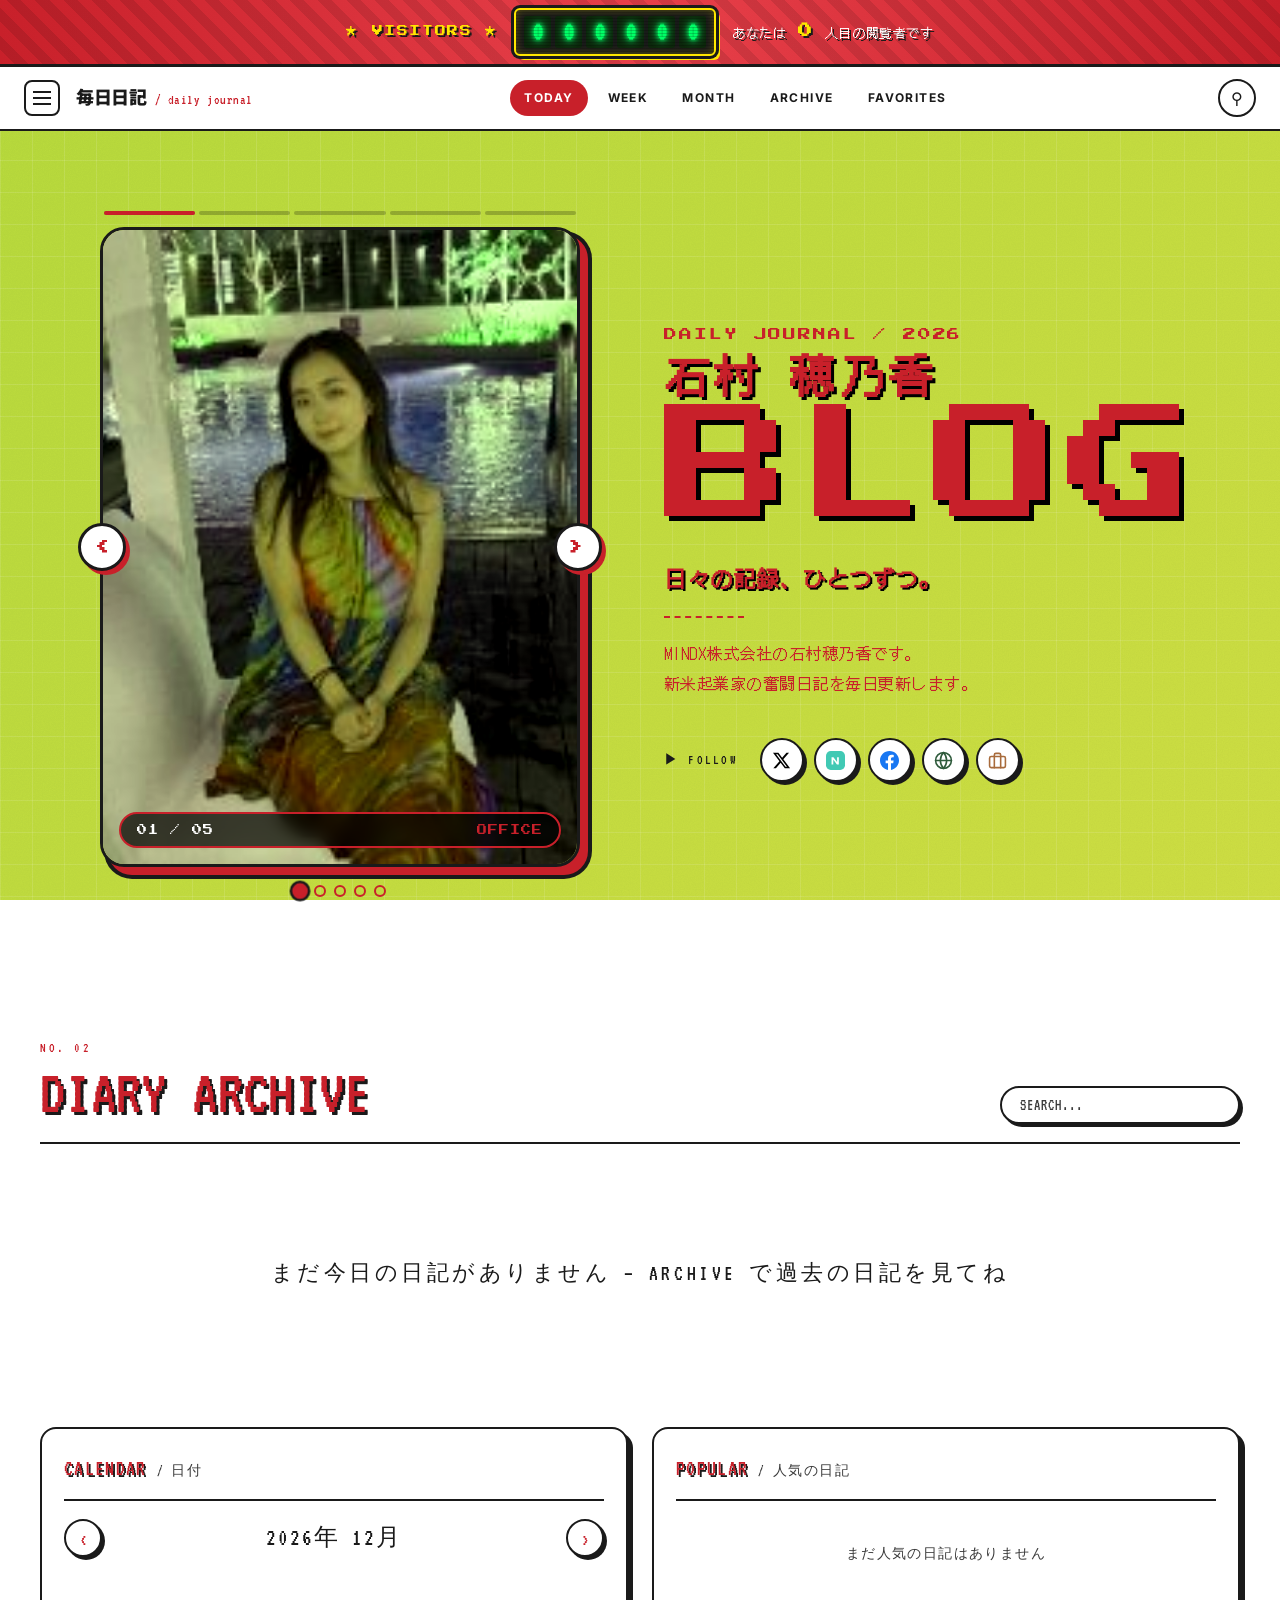
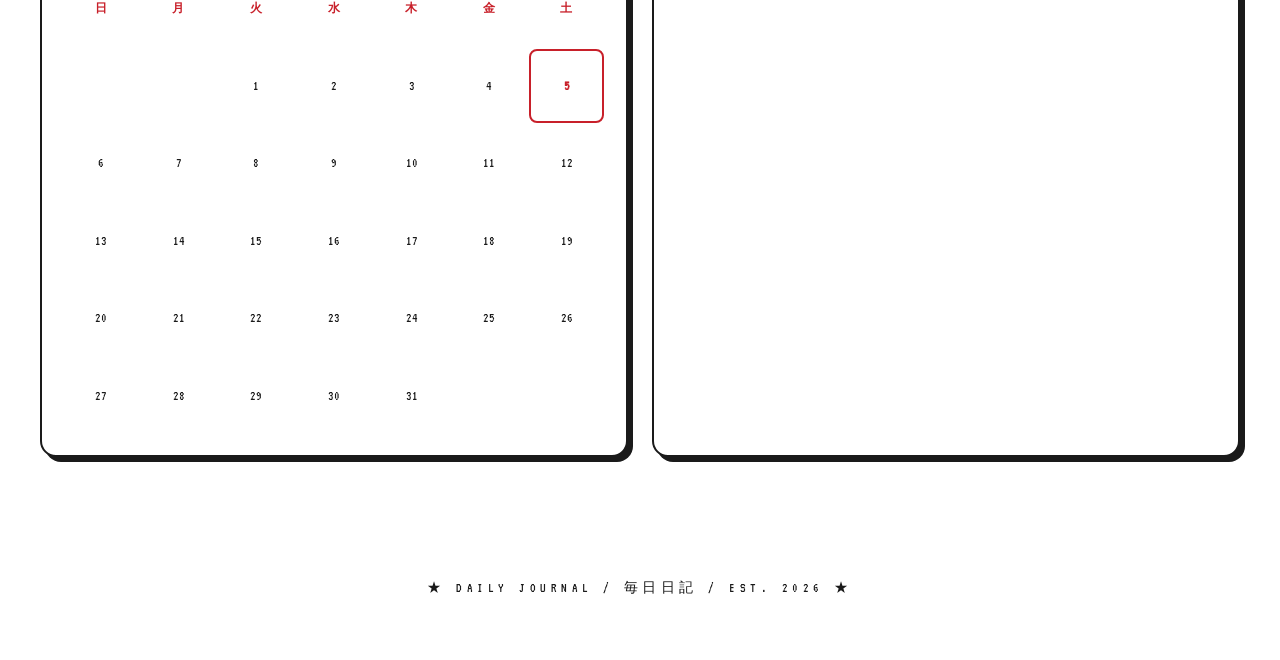
==== index.html @ 35665411 "Add chrome PNG decoration layer in hero section - 4 absolute-positioned image slots (chrome-blob-01," ====
<!DOCTYPE html>
<html lang="ja">
<head>
    <meta charset="UTF-8">
    <meta name="viewport" content="width=device-width, initial-scale=1.0">
    <title>毎日日記</title>
    <link rel="preconnect" href="https://fonts.googleapis.com">
    <link rel="preconnect" href="https://fonts.gstatic.com" crossorigin>
    <link href="https://fonts.googleapis.com/css2?family=DotGothic16&family=Inter:wght@400;500;700;900&family=Noto+Sans+JP:wght@400;500;700;900&family=Press+Start+2P&family=Silkscreen:wght@400;700&family=VT323&display=swap" rel="stylesheet">
    <link rel="stylesheet" href="public.css">
</head>
<body>
    <div class="loader" id="loader">
        <div class="loader-text">LOADING<span class="loader-dots"><span>.</span><span>.</span><span>.</span></span></div>
    </div>

    <div class="star-rain" id="starRain" aria-hidden="true"></div>

    <div class="visitor-counter" aria-live="polite">
        <div class="counter-inner">
            <span class="counter-label-left">★ VISITORS ★</span>
            <div class="counter-display" id="counterDisplay">
                <span class="counter-digit">0</span><span class="counter-digit">0</span><span class="counter-digit">0</span><span class="counter-digit">0</span><span class="counter-digit">0</span><span class="counter-digit">0</span>
            </div>
            <span class="counter-label-right">あなたは <strong id="counterNumber">0</strong> 人目の閲覧者です</span>
        </div>
    </div>


    <header class="topbar">
        <div class="topbar-left">
            <button class="hamburger" aria-label="menu"><span></span><span></span><span></span></button>
            <a class="topbar-logo" href="/">毎日日記<span class="topbar-logo-en">/ daily journal</span></a>
        </div>
        <nav class="topbar-nav">
            <a class="topbar-nav-link is-active" data-filter="today" href="#">TODAY</a>
            <a class="topbar-nav-link" data-filter="week" href="#">WEEK</a>
            <a class="topbar-nav-link" data-filter="month" href="#">MONTH</a>
            <a class="topbar-nav-link" data-filter="archive" href="#">ARCHIVE</a>
            <a class="topbar-nav-link" data-filter="favorites" href="#">FAVORITES</a>
        </nav>
        <button class="topbar-search-btn" aria-label="search">⚲</button>
    </header>

    <header class="site-header">
        <div class="decoration-layer" aria-hidden="true">
            <div class="deco-item deco-blob-1 anim-float">
                <img src="images/decorations/chrome-blob-01.png" alt="" class="deco-image" onerror="this.parentElement.style.display='none'">
            </div>
            <div class="deco-item deco-heart-img anim-float-slow" style="animation-delay: 0.5s">
                <img src="images/decorations/chrome-heart.png" alt="" class="deco-image" onerror="this.parentElement.style.display='none'">
            </div>
            <div class="deco-item deco-star-img anim-rotate" style="animation-delay: 1s">
                <img src="images/decorations/chrome-star.png" alt="" class="deco-image" onerror="this.parentElement.style.display='none'">
            </div>
            <div class="deco-item deco-blob-2 anim-wiggle" style="animation-delay: 1.5s">
                <img src="images/decorations/chrome-blob-02.png" alt="" class="deco-image" onerror="this.parentElement.style.display='none'">
            </div>
        </div>
        <div class="hero">
            <div class="profile-swiper" id="profileSwiper">
                <div class="indicator-bar" id="indicatorBar"></div>
                <div class="card-container">
                    <button class="nav-button nav-prev" id="swiperPrev" aria-label="前の画像">‹</button>
                    <button class="nav-button nav-next" id="swiperNext" aria-label="次の画像">›</button>
                    <div class="profile-card" id="profileCard">
                        <img id="heroPhoto" class="profile-image" alt="プロフィール写真" draggable="false">
                        <div class="like-stamp stamp-like" id="stampLike">NEXT →</div>
                        <div class="like-stamp stamp-nope" id="stampNope">← BACK</div>
                        <div class="card-caption">
                            <span class="caption-number" id="captionNumber">01 / 05</span>
                            <span class="caption-text" id="captionText">PROFILE</span>
                        </div>
                        <div class="swipe-hint" id="swipeHint">← SWIPE →</div>
                    </div>
                </div>
                <div class="dots" id="swiperDots"></div>
            </div>
            <div class="hero-content">
                <div class="hero-title-block">
                    <p class="hero-eyebrow">DAILY JOURNAL / 2026</p>
                    <h2 id="heroName" class="hero-name-jp">石村 穂乃香</h2>
                    <h1 class="hero-title-main">BLOG</h1>
                </div>
                <div class="hero-description-block">
                    <p class="hero-tagline">日々の記録、ひとつずつ。</p>
                    <div class="hero-divider"></div>
                    <p id="heroIntro" class="hero-bio"></p>
                </div>
                <div id="heroSocials" class="hero-socials"></div>
            </div>
        </div>
    </header>

    <div class="content-wrap">
        <main class="feed-wrap">
            <div class="feed-toolbar">
                <div class="feed-title-block">
                    <span class="feed-title-num">NO. 02</span>
                    <h2 class="feed-title">DIARY ARCHIVE</h2>
                </div>
                <input type="search" id="searchInput" class="feed-search" placeholder="SEARCH...">
            </div>
            <div id="feed" class="feed"></div>
            <div id="emptyState" class="feed-empty" hidden>NO ENTRIES YET</div>
        </main>

        <aside class="widgets-row">
            <section class="side-block">
                <h3 class="side-title">CALENDAR<span class="side-title-en">/ 日付</span></h3>
                <div class="calendar">
                    <div class="calendar-head">
                        <button id="prevMonth" class="cal-nav" aria-label="前の月">‹</button>
                        <div id="calLabel" class="cal-label"></div>
                        <button id="nextMonth" class="cal-nav" aria-label="次の月">›</button>
                    </div>
                    <div class="calendar-grid" id="calGrid"></div>
                </div>
            </section>

            <section class="side-block">
                <h3 class="side-title">POPULAR<span class="side-title-en">/ 人気の日記</span></h3>
                <ul id="popularList" class="popular-list"></ul>
            </section>
        </aside>
    </div>

    <footer class="site-footer">
        <span class="footer-text">★ DAILY JOURNAL / 毎日日記 / EST. 2026 ★</span>
    </footer>

    <div id="readerModal" class="reader-modal" hidden>
        <div class="reader-overlay"></div>
        <article class="reader-card">
            <button class="reader-close" id="readerClose" aria-label="閉じる">×</button>
            <div class="reader-date" id="readerDate"></div>
            <h2 class="reader-title" id="readerTitle" hidden></h2>
            <div class="reader-images" id="readerImages" hidden></div>
            <div class="reader-body" id="readerBody"></div>
            <div class="reader-tags" id="readerTags"></div>
            <div class="reader-actions">
                <button id="readerLike" class="reader-like" aria-pressed="false">
                    <span class="heart">♡</span>
                    <span id="readerLikeCount">0</span>
                </button>
            </div>
        </article>
    </div>

    <script src="public.js"></script>
</body>
</html>
---- public.css ----
/* ============================================================
   Y2K Cyber Editorial — Daily Journal
   Lime green base + red pixel typography + 3D iridescent decor
   ============================================================ */

* { margin: 0; padding: 0; box-sizing: border-box; }

:root {
    --bg-green: #b8dc3c;
    --bg-yellow: #e8e54a;
    --bg-mist: #cee85a;
    --accent-red: #c8202a;
    --accent-red-deep: #8a1219;
    --white: #ffffff;
    --cream: #fdfbe8;
    --marble-purple: #9b7bb8;
    --marble-pink: #ff9ec7;
    --marble-cyan: #88d9e8;
    --text-dark: #1a1a1a;
    --text-soft: #3a3a3a;
    --line: rgba(26, 26, 26, 0.18);
    --shadow-card: 0 4px 0 rgba(26, 26, 26, 0.18);
}

@keyframes float-y {
    0%, 100% { transform: translateY(0) rotate(var(--rot, 0deg)); }
    50%      { transform: translateY(-14px) rotate(calc(var(--rot, 0deg) + 4deg)); }
}
@keyframes float-y-soft {
    0%, 100% { transform: translateY(0) rotate(var(--rot, 0deg)); }
    50%      { transform: translateY(-8px) rotate(calc(var(--rot, 0deg) - 3deg)); }
}
@keyframes dot-blink {
    0%, 80%, 100% { opacity: 0; }
    40%           { opacity: 1; }
}
@keyframes fade-up {
    0%   { opacity: 0; transform: translateY(16px); }
    100% { opacity: 1; transform: translateY(0); }
}
@keyframes shift-bg {
    0%, 100% { background-position: 0% 50%; }
    50%      { background-position: 100% 50%; }
}
@keyframes particle-fly {
    0%   { transform: translate(0, 0) scale(1); opacity: 1; }
    100% { transform: translate(var(--dx), var(--dy)) scale(0.2); opacity: 0; }
}

html, body { height: 100%; }

body {
    font-family: 'Noto Sans JP', 'Inter', sans-serif;
    color: var(--text-dark);
    line-height: 1.6;
    min-height: 100vh;
    font-weight: 400;
    -webkit-font-smoothing: antialiased;
    -moz-osx-font-smoothing: grayscale;
    background:
        linear-gradient(135deg, var(--bg-green) 0%, var(--bg-yellow) 100%);
    background-size: 200% 200%;
    animation: shift-bg 30s ease infinite;
    background-attachment: fixed;
    overflow-x: hidden;
    position: relative;
}

/* fine grid overlay + grain */
body::before {
    content: "";
    position: fixed;
    inset: 0;
    pointer-events: none;
    z-index: 1;
    background-image:
        linear-gradient(to right, rgba(255,255,255,0.12) 1px, transparent 1px),
        linear-gradient(to bottom, rgba(255,255,255,0.12) 1px, transparent 1px);
    background-size: 32px 32px;
}
body::after {
    content: "";
    position: fixed;
    inset: 0;
    pointer-events: none;
    z-index: 2;
    background-image: url("data:image/svg+xml;utf8,<svg xmlns='http://www.w3.org/2000/svg' width='160' height='160'><filter id='n'><feTurbulence type='fractalNoise' baseFrequency='0.85' numOctaves='2'/><feColorMatrix values='0 0 0 0 0  0 0 0 0 0  0 0 0 0 0  0 0 0 0.5 0'/></filter><rect width='160' height='160' filter='url(%23n)' opacity='0.18'/></svg>");
    opacity: 0.4;
    mix-blend-mode: multiply;
}

/* ============================================================
   Loader
   ============================================================ */
.loader {
    position: fixed;
    inset: 0;
    background: var(--bg-green);
    z-index: 9999;
    display: flex;
    align-items: center;
    justify-content: center;
    transition: opacity 0.6s ease, visibility 0.6s ease;
}
.loader.loaded {
    opacity: 0;
    visibility: hidden;
    pointer-events: none;
}
.loader-text {
    font-family: 'VT323', 'Silkscreen', monospace;
    font-size: clamp(28px, 6vw, 48px);
    font-weight: 400;
    color: var(--accent-red);
    letter-spacing: 0.18em;
    text-transform: uppercase;
    display: flex;
    align-items: center;
    text-shadow: 3px 3px 0 var(--text-dark);
}
.loader-dots {
    display: inline-flex;
    margin-left: 0.4em;
    gap: 0.05em;
    width: 1.6em;
}
.loader-dots span {
    display: inline-block;
    opacity: 0;
    animation: dot-blink 1.2s infinite;
}
.loader-dots span:nth-child(2) { animation-delay: 0.2s; }
.loader-dots span:nth-child(3) { animation-delay: 0.4s; }

/* ============================================================
   3D Decorative Objects
   ============================================================ */
.deco {
    position: fixed;
    pointer-events: none;
    z-index: 3;
    user-select: none;
}
.deco-heart {
    top: 14%;
    right: 4%;
    font-size: 110px;
    line-height: 1;
    background: conic-gradient(from 120deg,
        var(--marble-purple), var(--bg-green),
        var(--marble-pink), var(--marble-purple),
        var(--marble-cyan), var(--marble-purple));
    -webkit-background-clip: text;
    background-clip: text;
    color: transparent;
    filter:
        drop-shadow(4px 4px 0 var(--text-dark))
        drop-shadow(0 8px 16px rgba(155, 123, 184, 0.6));
    --rot: -12deg;
    animation: float-y 5s ease-in-out infinite;
}
.deco-bubble {
    bottom: 8%;
    left: 3%;
    width: 130px;
    height: 130px;
    border-radius: 50%;
    background:
        radial-gradient(circle at 30% 30%, white 0%, transparent 40%),
        radial-gradient(circle at 70% 65%, var(--marble-cyan) 0%, transparent 50%),
        radial-gradient(circle at 50% 50%, rgba(255,255,255,0.4), rgba(155,123,184,0.3) 60%, transparent 100%);
    border: 2px solid white;
    filter: drop-shadow(0 10px 20px rgba(0,0,0,0.18));
    --rot: 8deg;
    animation: float-y-soft 6s ease-in-out infinite;
}
/* SVG Y2K stamps */
.stamp {
    position: fixed;
    pointer-events: none;
    z-index: 3;
    user-select: none;
    filter: drop-shadow(3px 4px 0 rgba(0, 0, 0, 0.4));
}
.stamp-chrome-star {
    top: 18%;
    right: 3%;
    width: 78px;
    height: 78px;
    --rot: -10deg;
    animation: float-y 5s ease-in-out infinite;
}
.stamp-cyber-flower {
    bottom: 14%;
    left: 6%;
    width: 88px;
    height: 88px;
    --rot: 8deg;
    animation: float-y-soft 6s ease-in-out infinite;
}
.stamp-checker-heart {
    top: 44%;
    right: 13%;
    width: 70px;
    height: 64px;
    --rot: 14deg;
    animation: float-y 4.5s ease-in-out infinite;
}
.stamp-sparkle {
    top: 30%;
    left: 5%;
    width: 58px;
    height: 58px;
    --rot: -15deg;
    animation: float-y-soft 5.5s ease-in-out infinite;
}

@media (max-width: 900px) {
    .deco-heart { font-size: 70px; right: 3%; }
    .deco-bubble { width: 80px; height: 80px; }
    .stamp-chrome-star { width: 56px; height: 56px; top: 12%; }
    .stamp-cyber-flower { width: 64px; height: 64px; bottom: 8%; }
    .stamp-checker-heart { width: 50px; height: 46px; right: 4%; top: 30%; }
    .stamp-sparkle { width: 42px; height: 42px; }
}

/* ============================================================
   Topbar
   ============================================================ */
.topbar {
    position: sticky;
    top: 0;
    z-index: 80;
    background: var(--white);
    border-bottom: 2px solid var(--text-dark);
    padding: 0 24px;
    height: 64px;
    display: grid;
    grid-template-columns: auto 1fr auto;
    align-items: center;
    gap: 24px;
}
.topbar-left {
    display: flex;
    align-items: center;
    gap: 16px;
}
.hamburger {
    width: 36px;
    height: 36px;
    background: transparent;
    border: 2px solid var(--text-dark);
    border-radius: 8px;
    cursor: pointer;
    display: flex;
    flex-direction: column;
    justify-content: center;
    align-items: center;
    gap: 4px;
    padding: 0;
    transition: all 0.2s;
}
.hamburger span {
    display: block;
    width: 18px;
    height: 2px;
    background: var(--text-dark);
}
.hamburger:hover {
    background: var(--bg-green);
}
.topbar-logo {
    font-family: 'Inter', 'Noto Sans JP', sans-serif;
    font-size: 18px;
    font-weight: 900;
    color: var(--text-dark);
    text-decoration: none;
    letter-spacing: -0.02em;
    display: flex;
    align-items: baseline;
    gap: 8px;
}
.topbar-logo-en {
    font-family: 'VT323', monospace;
    font-size: 14px;
    font-weight: 400;
    color: var(--accent-red);
    letter-spacing: 0.04em;
}
.topbar-nav {
    display: flex;
    justify-content: center;
    gap: 6px;
    flex-wrap: wrap;
}
.topbar-nav-link {
    font-family: 'Inter', sans-serif;
    font-size: 12px;
    font-weight: 700;
    letter-spacing: 0.12em;
    color: var(--text-dark);
    text-decoration: none;
    padding: 6px 12px;
    border-radius: 999px;
    cursor: pointer;
    transition: all 0.2s;
    border: 2px solid transparent;
}
.topbar-nav-link:hover {
    background: var(--bg-green);
    border-color: var(--text-dark);
}
.topbar-nav-link.is-active {
    background: var(--accent-red);
    color: var(--white);
}
.topbar-search-btn {
    width: 38px;
    height: 38px;
    background: transparent;
    border: 2px solid var(--text-dark);
    border-radius: 50%;
    cursor: pointer;
    font-size: 16px;
    color: var(--text-dark);
    transition: all 0.2s;
}
.topbar-search-btn:hover {
    background: var(--accent-red);
    color: var(--white);
    border-color: var(--accent-red);
}

/* ============================================================
   Hero
   ============================================================ */
.site-header {
    position: relative;
    z-index: 5;
    padding: 80px 5vw;
    min-height: 70vh;
    animation: fade-up 0.7s ease 0.2s both;
    overflow: hidden;
}

/* ===== Decoration Layer (chrome PNG objects) ===== */
.decoration-layer {
    position: absolute;
    inset: 0;
    pointer-events: none;
    overflow: hidden;
    z-index: 1;
}
.deco-item {
    position: absolute;
    will-change: transform;
}
.deco-image {
    width: 100%;
    height: auto;
    display: block;
    filter: drop-shadow(8px 12px 16px rgba(0, 0, 0, 0.25));
}
.deco-blob-1 {
    bottom: -80px;
    left: -60px;
    width: clamp(280px, 32vw, 480px);
}
.deco-heart-img {
    top: 60px;
    right: 40px;
    width: clamp(140px, 18vw, 260px);
}
.deco-star-img {
    top: 45%;
    right: 6%;
    width: clamp(100px, 12vw, 180px);
}
.deco-blob-2 {
    bottom: 8%;
    right: -40px;
    width: clamp(140px, 16vw, 220px);
}

@keyframes deco-float {
    0%, 100% { transform: translateY(0) rotate(0deg); }
    50%      { transform: translateY(-20px) rotate(2deg); }
}
@keyframes deco-float-slow {
    0%, 100% { transform: translateY(0) rotate(0deg); }
    50%      { transform: translateY(-30px) rotate(-3deg); }
}
@keyframes deco-rotate {
    0%, 100% { transform: rotate(0deg) scale(1); }
    50%      { transform: rotate(15deg) scale(1.05); }
}
@keyframes deco-wiggle {
    0%, 100% { transform: rotate(-3deg) translateY(0); }
    50%      { transform: rotate(3deg) translateY(-10px); }
}
.anim-float       { animation: deco-float 5s ease-in-out infinite; }
.anim-float-slow  { animation: deco-float-slow 7s ease-in-out infinite; }
.anim-rotate      { animation: deco-rotate 8s ease-in-out infinite; }
.anim-wiggle      { animation: deco-wiggle 4s ease-in-out infinite; }

@media (max-width: 768px) {
    .deco-star-img, .deco-blob-2 { display: none; }
    .deco-blob-1 { width: 200px; bottom: -40px; left: -40px; }
    .deco-heart-img { width: 100px; top: 40px; right: 20px; }
}
@media (prefers-reduced-motion: reduce) {
    .anim-float, .anim-float-slow, .anim-rotate, .anim-wiggle { animation: none; }
}

/* hero content sits above decoration */
.hero { position: relative; z-index: 10; }
.hero {
    max-width: 1320px;
    margin: 0 auto;
    display: grid;
    grid-template-columns: 1fr 1fr;
    gap: 48px;
    align-items: center;
}

/* ===== Profile Swiper (matching-app style) ===== */
.profile-swiper {
    position: relative;
    width: 100%;
    max-width: 480px;
    margin: 0 auto;
    user-select: none;
}
.indicator-bar {
    display: flex;
    gap: 4px;
    margin-bottom: 12px;
    padding: 0 4px;
}
.indicator-segment {
    flex: 1;
    height: 4px;
    background: rgba(0, 0, 0, 0.22);
    border-radius: 2px;
    overflow: hidden;
    position: relative;
    transition: background 0.3s;
}
.indicator-segment.past { background: var(--accent-red); }
.indicator-segment.active::after {
    content: '';
    position: absolute;
    inset: 0;
    background: var(--accent-red);
    transform: translateX(-100%);
    animation: fillBar 4s linear forwards;
}
@keyframes fillBar {
    to { transform: translateX(0); }
}

.card-container {
    position: relative;
    aspect-ratio: 3 / 4;
    perspective: 1000px;
}
.profile-card {
    position: absolute;
    inset: 0;
    border-radius: 24px;
    overflow: hidden;
    cursor: grab;
    border: 3px solid var(--text-dark);
    box-shadow: 8px 8px 0 var(--accent-red), 8px 8px 0 4px var(--text-dark);
    background: var(--bg-mist);
    touch-action: pan-y;
    transition: transform 0.32s cubic-bezier(.2,.8,.3,1.2), opacity 0.28s ease;
}
.profile-card.dragging { transition: none; cursor: grabbing; }
.profile-card.exit-left  { transform: translateX(-460px) rotate(-18deg); opacity: 0; }
.profile-card.exit-right { transform: translateX(460px) rotate(18deg); opacity: 0; }
.profile-card.enter-from-right { transform: translateX(460px) rotate(18deg); opacity: 0; transition: none; }
.profile-card.enter-from-left  { transform: translateX(-460px) rotate(-18deg); opacity: 0; transition: none; }

.profile-image {
    position: absolute;
    inset: 0;
    width: 100%;
    height: 100%;
    object-fit: cover;
    display: block;
    filter: sepia(0.3) hue-rotate(40deg) saturate(1.4) contrast(1.1);
    pointer-events: none;
}

.card-caption {
    position: absolute;
    bottom: 16px;
    left: 16px;
    right: 16px;
    display: flex;
    justify-content: space-between;
    align-items: center;
    background: rgba(0, 0, 0, 0.7);
    backdrop-filter: blur(8px);
    -webkit-backdrop-filter: blur(8px);
    padding: 8px 16px;
    border-radius: 999px;
    border: 2px solid var(--accent-red);
    pointer-events: none;
}
.caption-number, .caption-text {
    font-family: 'Press Start 2P', monospace;
    font-size: 10px;
    color: var(--white);
    letter-spacing: 0.1em;
}
.caption-text { color: var(--accent-red); }

.swipe-hint {
    position: absolute;
    top: 50%;
    left: 50%;
    transform: translate(-50%, -50%);
    font-family: 'Press Start 2P', monospace;
    font-size: 16px;
    color: var(--white);
    background: rgba(0, 0, 0, 0.65);
    padding: 12px 22px;
    border-radius: 999px;
    border: 2px solid var(--accent-red);
    pointer-events: none;
    text-shadow: 2px 2px 0 var(--accent-red);
    animation: hint-fade 4.5s ease forwards;
}
@keyframes hint-fade {
    0%, 50%   { opacity: 1; }
    100%      { opacity: 0; visibility: hidden; }
}

.like-stamp {
    position: absolute;
    top: 22px;
    font-family: 'Press Start 2P', monospace;
    font-size: 22px;
    padding: 10px 18px;
    border: 4px solid var(--accent-red);
    border-radius: 8px;
    color: var(--accent-red);
    background: rgba(255, 255, 255, 0.92);
    pointer-events: none;
    opacity: 0;
    transition: opacity 0.15s ease;
    text-shadow: 2px 2px 0 var(--text-dark);
    z-index: 5;
}
.stamp-like { right: 18px; transform: rotate(14deg); }
.stamp-nope { left: 18px; transform: rotate(-14deg); border-color: var(--text-dark); color: var(--text-dark); }

.nav-button {
    position: absolute;
    top: 50%;
    transform: translateY(-50%);
    width: 48px;
    height: 48px;
    border-radius: 50%;
    background: var(--white);
    border: 3px solid var(--text-dark);
    box-shadow: 4px 4px 0 var(--accent-red);
    font-family: 'Press Start 2P', monospace;
    font-size: 20px;
    color: var(--accent-red);
    cursor: pointer;
    display: flex;
    align-items: center;
    justify-content: center;
    transition: transform 0.2s, box-shadow 0.2s;
    z-index: 10;
    line-height: 1;
    padding: 0;
}
.nav-button:hover {
    transform: translateY(-50%) scale(1.08);
    box-shadow: 6px 6px 0 var(--accent-red);
}
.nav-button:active {
    transform: translateY(-50%) scale(0.94);
    box-shadow: 2px 2px 0 var(--accent-red);
}
.nav-prev { left: -22px; }
.nav-next { right: -22px; }

@media (max-width: 640px) {
    .nav-button { display: none; }
    .nav-prev, .nav-next { display: none; }
}

.dots {
    display: flex;
    justify-content: center;
    gap: 8px;
    margin-top: 18px;
}
.dot {
    width: 12px;
    height: 12px;
    border-radius: 50%;
    background: transparent;
    border: 2px solid var(--accent-red);
    cursor: pointer;
    padding: 0;
    transition: all 0.25s;
}
.dot.active {
    background: var(--accent-red);
    transform: scale(1.3);
    box-shadow: 0 0 0 2px var(--text-dark);
}
.dot:hover { transform: scale(1.18); }

.hero-content {
    display: flex;
    flex-direction: column;
    align-items: flex-start;
    text-align: left;
    gap: 28px;
}
.hero-content > * { margin: 0; }

/* === Title block (3 lines) === */
.hero-title-block {
    display: flex;
    flex-direction: column;
    align-items: flex-start;
    gap: 8px;
}
.hero-eyebrow {
    font-family: 'Press Start 2P', monospace;
    font-size: clamp(10px, 1vw, 14px);
    color: var(--accent-red);
    letter-spacing: 0.15em;
    line-height: 1.4;
}
.hero-name-jp {
    font-family: 'DotGothic16', monospace;
    font-size: clamp(28px, 3.5vw, 48px);
    color: var(--accent-red);
    font-weight: 700;
    letter-spacing: 0.1em;
    line-height: 1;
    text-shadow: 3px 3px 0 #000;
    white-space: nowrap;
}
.hero-title-main {
    font-family: 'Press Start 2P', monospace;
    font-size: clamp(72px, 10vw, 140px);
    color: var(--accent-red);
    letter-spacing: 0.05em;
    line-height: 1;
    text-shadow: 5px 5px 0 #000;
    white-space: nowrap;
    font-weight: 400;
}

/* === Description block (tagline + divider + bio) === */
.hero-description-block {
    display: flex;
    flex-direction: column;
    align-items: flex-start;
    gap: 16px;
    max-width: 520px;
}
.hero-tagline {
    font-family: 'DotGothic16', monospace;
    font-size: clamp(16px, 1.8vw, 22px);
    color: var(--accent-red);
    font-weight: 700;
    letter-spacing: 0.05em;
    text-shadow: 2px 2px 0 #000;
}
.hero-divider {
    width: 80px;
    height: 0;
    border-top: 2px dashed var(--accent-red);
    margin: 4px 0;
}
.hero-bio {
    font-family: 'DotGothic16', monospace;
    font-size: clamp(13px, 1.3vw, 16px);
    color: var(--accent-red);
    font-weight: 400;
    line-height: 1.9;
    letter-spacing: 0.03em;
    text-shadow: none;
    white-space: pre-wrap;
}

/* ============================================================
   Social Icons
   ============================================================ */
.hero-socials {
    display: flex;
    flex-wrap: wrap;
    gap: 10px;
    margin-top: 12px;
    align-items: center;
}
.hero-socials::before {
    content: "▶ FOLLOW";
    font-family: 'VT323', monospace;
    font-size: 14px;
    letter-spacing: 0.16em;
    color: var(--text-dark);
    margin-right: 12px;
}
.social-icon {
    width: 44px;
    height: 44px;
    display: inline-flex;
    align-items: center;
    justify-content: center;
    background: var(--white);
    border: 2px solid var(--text-dark);
    border-radius: 50%;
    text-decoration: none;
    color: var(--text-dark);
    transition: all 0.2s ease;
    box-shadow: 3px 3px 0 var(--text-dark);
}
.social-icon svg { width: 19px; height: 19px; display: block; }
.social-icon:hover {
    background: var(--accent-red);
    color: var(--white);
    transform: translate(-2px, -2px);
    box-shadow: 5px 5px 0 var(--text-dark);
}

/* ============================================================
   Layout
   ============================================================ */
.content-wrap {
    max-width: 1320px;
    margin: 0 auto;
    padding: 60px 40px 80px;
    position: relative;
    z-index: 5;
}

/* ============================================================
   Feed
   ============================================================ */
.feed-wrap { animation: fade-up 0.7s ease 0.4s both; }

.feed-toolbar {
    display: flex;
    justify-content: space-between;
    align-items: flex-end;
    margin-bottom: 32px;
    padding-bottom: 18px;
    border-bottom: 2px solid var(--text-dark);
    gap: 14px;
    flex-wrap: wrap;
}
.feed-title-block {
    display: flex;
    flex-direction: column;
    gap: 4px;
}
.feed-title-num {
    font-family: 'VT323', monospace;
    font-size: 14px;
    color: var(--accent-red);
    letter-spacing: 0.18em;
}
.feed-title {
    font-family: 'VT323', 'Silkscreen', monospace;
    font-size: clamp(36px, 5vw, 64px);
    font-weight: 400;
    color: var(--accent-red);
    line-height: 0.95;
    letter-spacing: -0.01em;
    text-shadow: 3px 3px 0 var(--text-dark);
}
.feed-search {
    padding: 9px 18px;
    background: var(--white);
    border: 2px solid var(--text-dark);
    border-radius: 999px;
    font-family: 'VT323', monospace;
    font-size: 16px;
    color: var(--text-dark);
    width: 240px;
    transition: all 0.2s;
    letter-spacing: 0.06em;
    box-shadow: 3px 3px 0 var(--text-dark);
}
.feed-search::placeholder { color: var(--text-soft); }
.feed-search:focus {
    outline: none;
    border-color: var(--accent-red);
}

.feed {
    display: grid;
    grid-template-columns: repeat(3, 1fr);
    gap: 24px;
}

.feed-card {
    background: var(--white);
    padding: 22px;
    cursor: pointer;
    border: 2px solid var(--text-dark);
    border-radius: 16px;
    transition: all 0.25s;
    display: flex;
    flex-direction: column;
    gap: 14px;
    box-shadow: 5px 5px 0 var(--text-dark);
    position: relative;
    animation: fade-up 0.5s ease both;
}
.feed-card:hover {
    transform: translate(-3px, -5px);
    box-shadow: 10px 10px 0 var(--text-dark);
}
.feed-card:hover .feed-card-cover img {
    transform: scale(1.05);
}

/* date as small badge top-left, larger pixel font */
.feed-card-date {
    display: flex;
    align-items: baseline;
    gap: 8px;
    border: none;
    padding: 0;
    margin: 0;
    font-family: 'VT323', monospace;
}
.feed-card-day {
    font-family: 'VT323', monospace;
    font-size: 44px;
    color: var(--accent-red);
    line-height: 0.9;
    font-weight: 400;
    letter-spacing: -0.03em;
}
.feed-card-month {
    font-family: 'VT323', monospace;
    font-size: 14px;
    color: var(--text-dark);
    letter-spacing: 0.12em;
    text-transform: uppercase;
}
.feed-card-year {
    font-family: 'VT323', monospace;
    font-size: 12px;
    color: var(--text-soft);
    letter-spacing: 0.1em;
    margin-left: auto;
}

.feed-card-main {
    display: flex;
    flex-direction: column;
    gap: 12px;
    flex: 1;
}

.feed-card-cover {
    position: relative;
    width: 100%;
    border-radius: 10px;
    overflow: hidden;
    aspect-ratio: 4 / 3;
    background: var(--bg-mist);
    border: 2px solid var(--text-dark);
}
.feed-card-cover img {
    width: 100%;
    height: 100%;
    object-fit: cover;
    display: block;
    transition: transform 0.4s ease;
}
.feed-card-cover-count {
    position: absolute;
    bottom: 8px;
    right: 8px;
    background: var(--accent-red);
    color: var(--white);
    padding: 3px 9px;
    font-family: 'VT323', monospace;
    font-size: 12px;
    letter-spacing: 0.06em;
    border-radius: 4px;
}

.feed-card-title {
    font-family: 'Inter', 'Noto Sans JP', sans-serif;
    font-size: 18px;
    font-weight: 900;
    color: var(--text-dark);
    line-height: 1.3;
    letter-spacing: -0.015em;
}

.feed-card-body {
    font-family: 'VT323', 'Noto Sans JP', monospace;
    font-size: 15px;
    color: var(--text-soft);
    line-height: 1.7;
    display: -webkit-box;
    -webkit-line-clamp: 3;
    -webkit-box-orient: vertical;
    overflow: hidden;
    white-space: pre-wrap;
    word-wrap: break-word;
    letter-spacing: 0.02em;
}
.feed-card-body a, .reader-body a {
    color: var(--accent-red);
    text-decoration: none;
    border-bottom: 1.5px solid var(--accent-red);
    word-break: break-all;
    font-weight: 700;
    transition: all 0.2s;
}
.feed-card-body a:hover, .reader-body a:hover {
    background: var(--accent-red);
    color: var(--white);
}

.feed-card-meta {
    margin-top: auto;
    padding-top: 12px;
    border-top: 1px dashed var(--line);
    display: flex;
    justify-content: space-between;
    align-items: center;
    flex-wrap: wrap;
    gap: 8px;
}
.feed-tags { display: flex; flex-wrap: wrap; gap: 6px; }
.feed-tag {
    font-family: 'VT323', monospace;
    font-size: 13px;
    color: var(--text-dark);
    background: var(--bg-green);
    padding: 2px 9px;
    border: 1.5px solid var(--text-dark);
    letter-spacing: 0.06em;
    text-transform: uppercase;
    border-radius: 999px;
}
.feed-likes {
    font-family: 'VT323', monospace;
    font-size: 16px;
    color: var(--accent-red);
    letter-spacing: 0.06em;
    font-weight: 400;
    background:
        radial-gradient(circle at 30% 30%, white 0%, transparent 40%),
        linear-gradient(135deg, var(--accent-red) 0%, var(--marble-purple) 100%);
    -webkit-background-clip: text;
    background-clip: text;
    color: transparent;
    filter: drop-shadow(1px 1px 0 var(--text-dark));
}

.feed-empty {
    grid-column: 1 / -1;
    text-align: center;
    color: var(--text-dark);
    padding: 80px 0;
    font-family: 'VT323', monospace;
    font-size: 22px;
    letter-spacing: 0.16em;
    text-transform: uppercase;
}

/* ============================================================
   Widgets row (Calendar + Popular below feed)
   ============================================================ */
.widgets-row {
    margin-top: 56px;
    display: grid;
    grid-template-columns: 1fr 1fr;
    gap: 24px;
    animation: fade-up 0.7s ease 0.6s both;
}

.side-block {
    background: var(--white);
    padding: 22px;
    border: 2px solid var(--text-dark);
    border-radius: 16px;
    box-shadow: 5px 5px 0 var(--text-dark);
}

.side-title {
    font-family: 'VT323', 'Silkscreen', monospace;
    font-size: 22px;
    font-weight: 400;
    letter-spacing: 0.06em;
    color: var(--accent-red);
    text-transform: uppercase;
    padding-bottom: 12px;
    border-bottom: 2px solid var(--text-dark);
    margin-bottom: 18px;
    display: flex;
    align-items: baseline;
    gap: 10px;
    text-shadow: 2px 2px 0 var(--text-dark);
}
.side-title-en {
    font-family: 'VT323', monospace;
    font-size: 14px;
    color: var(--text-soft);
    letter-spacing: 0.1em;
    text-shadow: none;
}

/* ============================================================
   Calendar
   ============================================================ */
.calendar-head {
    display: grid;
    grid-template-columns: auto 1fr auto;
    align-items: center;
    margin-bottom: 14px;
    gap: 12px;
}
.cal-nav {
    width: 38px;
    height: 38px;
    border: 2px solid var(--text-dark);
    background: var(--white);
    color: var(--accent-red);
    font-size: 22px;
    cursor: pointer;
    transition: all 0.15s;
    font-family: 'VT323', monospace;
    line-height: 1;
    border-radius: 50%;
    box-shadow: 3px 3px 0 var(--text-dark);
}
.cal-nav:hover {
    transform: translate(-1px, -1px);
    box-shadow: 4px 4px 0 var(--text-dark);
    background: var(--accent-red);
    color: var(--white);
}
.cal-label {
    text-align: center;
    font-family: 'VT323', monospace;
    font-weight: 400;
    font-size: 24px;
    letter-spacing: 0.08em;
    color: var(--text-dark);
}
.calendar-grid {
    display: grid;
    grid-template-columns: repeat(7, 1fr);
    gap: 3px;
    font-family: 'VT323', monospace;
    font-size: 14px;
    font-weight: 400;
}
.cal-cell {
    aspect-ratio: 1 / 1;
    display: flex;
    align-items: center;
    justify-content: center;
    color: var(--text-dark);
    transition: all 0.15s;
    position: relative;
    border-radius: 8px;
}
.cal-cell.head {
    color: var(--accent-red);
    font-size: 12px;
    letter-spacing: 0.08em;
    font-weight: 700;
}
.cal-cell.has-entry {
    color: var(--white);
    font-weight: 400;
    background: var(--accent-red);
    cursor: pointer;
    border: 1.5px solid var(--text-dark);
}
.cal-cell.has-entry:hover {
    background: var(--text-dark);
}
.cal-cell.today {
    border: 2px solid var(--accent-red);
    color: var(--accent-red);
    font-weight: 700;
}
.cal-cell.today.has-entry {
    color: var(--white);
}

/* ============================================================
   Popular
   ============================================================ */
.popular-list {
    list-style: none;
    display: flex;
    flex-direction: column;
}
.popular-item {
    cursor: pointer;
    padding: 12px 0;
    border-bottom: 1px dashed var(--line);
    transition: all 0.2s;
    display: grid;
    grid-template-columns: 40px 1fr;
    gap: 12px;
    align-items: start;
}
.popular-item:last-child { border-bottom: none; }
.popular-item:hover { padding-left: 6px; background: var(--bg-mist); }
.popular-rank {
    font-family: 'VT323', monospace;
    font-size: 32px;
    color: var(--accent-red);
    line-height: 0.85;
    text-shadow: 2px 2px 0 var(--text-dark);
    grid-row: 1 / span 2;
    align-self: start;
}
.popular-head {
    display: flex;
    flex-direction: row;
    align-items: baseline;
    gap: 10px;
    margin-bottom: 4px;
    grid-column: 2;
    flex-wrap: wrap;
}
.popular-date {
    font-family: 'VT323', monospace;
    font-size: 13px;
    color: var(--text-soft);
    letter-spacing: 0.1em;
    text-transform: uppercase;
}
.popular-likes {
    font-family: 'VT323', monospace;
    font-size: 13px;
    color: var(--accent-red);
    margin-left: auto;
    font-weight: 700;
}
.popular-preview {
    font-family: 'Inter', 'Noto Sans JP', sans-serif;
    font-size: 14px;
    color: var(--text-dark);
    line-height: 1.45;
    display: -webkit-box;
    -webkit-line-clamp: 2;
    -webkit-box-orient: vertical;
    overflow: hidden;
    grid-column: 2;
    font-weight: 700;
}
.popular-empty {
    text-align: center;
    color: var(--text-soft);
    font-size: 14px;
    padding: 24px 0;
    list-style: none;
    font-family: 'VT323', monospace;
    letter-spacing: 0.1em;
    text-transform: uppercase;
}

/* ============================================================
   Footer
   ============================================================ */
.site-footer {
    text-align: center;
    padding: 40px 24px 60px;
    color: var(--text-dark);
    font-family: 'VT323', monospace;
    font-size: 14px;
    letter-spacing: 0.32em;
    text-transform: uppercase;
    position: relative;
    z-index: 5;
}

/* ============================================================
   Reader Modal
   ============================================================ */
.reader-modal[hidden] { display: none; }
.reader-modal {
    position: fixed;
    inset: 0;
    z-index: 200;
    display: flex;
    align-items: center;
    justify-content: center;
    padding: 24px;
}
.reader-overlay {
    position: absolute;
    inset: 0;
    background: rgba(184, 220, 60, 0.55);
    backdrop-filter: blur(10px);
    -webkit-backdrop-filter: blur(10px);
}
.reader-card {
    position: relative;
    background: var(--white);
    border-radius: 20px;
    max-width: 720px;
    width: 100%;
    max-height: 88vh;
    overflow-y: auto;
    padding: 56px 48px 56px;
    border: 2px solid var(--text-dark);
    box-shadow: 12px 12px 0 var(--text-dark);
    animation: fade-up 0.4s ease both;
}
.reader-close {
    position: absolute;
    top: 14px;
    right: 18px;
    background: var(--white);
    border: 2px solid var(--text-dark);
    font-family: 'VT323', monospace;
    font-size: 22px;
    color: var(--accent-red);
    cursor: pointer;
    width: 40px;
    height: 40px;
    transition: all 0.2s;
    line-height: 1;
    border-radius: 50%;
    z-index: 10;
    box-shadow: 3px 3px 0 var(--text-dark);
}
.reader-close:hover {
    background: var(--accent-red);
    color: var(--white);
    transform: rotate(90deg);
}

.reader-date {
    font-family: 'VT323', monospace;
    font-size: 16px;
    color: var(--accent-red);
    margin-bottom: 14px;
    letter-spacing: 0.16em;
    text-transform: uppercase;
    padding-bottom: 12px;
    border-bottom: 2px dashed var(--accent-red);
    font-weight: 400;
}
.reader-title {
    font-family: 'Inter', 'Noto Sans JP', sans-serif;
    font-size: clamp(28px, 4vw, 44px);
    font-weight: 900;
    color: var(--text-dark);
    margin-bottom: 28px;
    line-height: 1.15;
    letter-spacing: -0.025em;
}
.reader-title[hidden] { display: none; }
.reader-images {
    margin-bottom: 28px;
    display: flex;
    flex-direction: column;
    gap: 16px;
}
.reader-images[hidden] { display: none; }
.reader-image {
    width: 100%;
    max-height: 520px;
    object-fit: cover;
    cursor: zoom-in;
    background: var(--bg-mist);
    display: block;
    border: 2px solid var(--text-dark);
    border-radius: 10px;
}
.reader-body {
    font-family: 'VT323', 'Noto Sans JP', monospace;
    font-size: 18px;
    color: var(--text-dark);
    line-height: 1.95;
    white-space: pre-wrap;
    word-wrap: break-word;
    font-weight: 400;
    letter-spacing: 0.02em;
}
.reader-tags {
    margin-top: 36px;
    padding: 20px 0 0 0;
    border-top: 2px solid var(--text-dark);
    display: flex;
    flex-wrap: wrap;
    gap: 8px;
}
.reader-actions {
    margin-top: 24px;
    display: flex;
    justify-content: flex-start;
}
.reader-like {
    background: var(--white);
    border: 2px solid var(--text-dark);
    border-radius: 999px;
    padding: 12px 26px;
    cursor: pointer;
    display: inline-flex;
    align-items: center;
    gap: 10px;
    font-family: 'VT323', monospace;
    font-size: 16px;
    color: var(--text-dark);
    transition: all 0.2s;
    letter-spacing: 0.12em;
    text-transform: uppercase;
    box-shadow: 4px 4px 0 var(--text-dark);
}
.reader-like:hover {
    transform: translate(-2px, -2px);
    box-shadow: 6px 6px 0 var(--text-dark);
    background: var(--accent-red);
    color: var(--white);
}
.reader-like[aria-pressed="true"] {
    background: var(--accent-red);
    color: var(--white);
}
.reader-like .heart { font-size: 20px; line-height: 1; }

/* ============================================================
   Visitor Counter (90s-style top bar)
   ============================================================ */
.visitor-counter {
    position: relative;
    width: 100%;
    background: linear-gradient(90deg, var(--accent-red) 0%, #e8404a 50%, var(--accent-red) 100%);
    border-bottom: 3px solid var(--text-dark);
    z-index: 60;
    overflow: hidden;
}
.visitor-counter::before {
    content: '';
    position: absolute;
    inset: 0;
    background-image: repeating-linear-gradient(
        45deg,
        transparent,
        transparent 10px,
        rgba(0, 0, 0, 0.1) 10px,
        rgba(0, 0, 0, 0.1) 20px
    );
    pointer-events: none;
}
.counter-inner {
    position: relative;
    display: flex;
    align-items: center;
    justify-content: center;
    gap: 16px;
    padding: 8px 20px;
    flex-wrap: wrap;
}
.counter-label-left {
    font-family: 'Press Start 2P', monospace;
    font-size: 11px;
    color: #ffe600;
    letter-spacing: 0.15em;
    text-shadow: 2px 2px 0 var(--text-dark);
    animation: counter-blink 1.5s ease-in-out infinite;
}
@keyframes counter-blink {
    0%, 100% { opacity: 1; }
    50%      { opacity: 0.55; }
}
.counter-display {
    display: flex;
    gap: 4px;
    background: var(--text-dark);
    padding: 6px 8px;
    border-radius: 6px;
    border: 2px solid #ffe600;
    box-shadow:
        inset 0 0 8px rgba(255, 230, 0, 0.3),
        0 0 0 3px var(--text-dark),
        4px 4px 0 #ffe600;
    position: relative;
}
.counter-display::after {
    content: '';
    position: absolute;
    inset: 0;
    background: repeating-linear-gradient(
        0deg,
        transparent,
        transparent 2px,
        rgba(0, 0, 0, 0.18) 2px,
        rgba(0, 0, 0, 0.18) 3px
    );
    pointer-events: none;
    border-radius: 4px;
}
.counter-digit {
    font-family: 'VT323', 'Press Start 2P', monospace;
    font-size: 28px;
    font-weight: 700;
    color: #00ff66;
    background: rgba(0, 50, 0, 0.5);
    padding: 2px 8px;
    min-width: 24px;
    text-align: center;
    border-radius: 3px;
    line-height: 1;
    text-shadow:
        0 0 4px #00ff66,
        0 0 8px #00ff66,
        0 0 12px rgba(0, 255, 102, 0.5);
}
.counter-label-right {
    font-family: 'DotGothic16', monospace;
    font-size: 13px;
    color: var(--white);
    letter-spacing: 0.05em;
    text-shadow: 2px 2px 0 var(--text-dark);
}
.counter-label-right strong {
    font-family: 'Press Start 2P', monospace;
    color: #ffe600;
    font-size: 14px;
    margin: 0 4px;
    text-shadow: 2px 2px 0 var(--text-dark);
}

@media (max-width: 640px) {
    .counter-inner { gap: 8px; padding: 6px 12px; }
    .counter-label-left, .counter-label-right { font-size: 9px; }
    .counter-digit { font-size: 20px; min-width: 18px; padding: 2px 5px; }
    .counter-label-right strong { font-size: 11px; }
}
@media (max-width: 420px) {
    .counter-label-right { display: none; }
}

/* ============================================================
   Star Rain (background animation)
   ============================================================ */
.star-rain {
    position: fixed;
    inset: 0;
    width: 100vw;
    height: 100vh;
    pointer-events: none;
    overflow: hidden;
    z-index: 2;
}
.star-wrapper {
    position: absolute;
    top: -10%;
    animation: fall-sway linear infinite;
    will-change: transform;
}
@keyframes fall-sway {
    0%   { transform: translateY(-10vh) translateX(0); }
    25%  { transform: translateY(25vh) translateX(28px); }
    50%  { transform: translateY(50vh) translateX(-22px); }
    75%  { transform: translateY(75vh) translateX(24px); }
    100% { transform: translateY(118vh) translateX(0); }
}
.star-spin {
    animation: star-spin linear infinite;
    filter: drop-shadow(2px 2px 0 #000);
    display: block;
}
@keyframes star-spin {
    from { transform: rotate(0deg); }
    to   { transform: rotate(360deg); }
}
.star-spin svg { display: block; width: 100%; height: 100%; }

@media (max-width: 768px) {
    .star-wrapper:nth-child(n + 21) { display: none; }
}
@media (prefers-reduced-motion: reduce) {
    .star-rain { display: none; }
}

/* keep main content above star rain */
.topbar { z-index: 80; }
.site-header, .content-wrap, .site-footer { position: relative; z-index: 5; }

/* ============================================================
   Heart particle (clicked likes)
   ============================================================ */
.heart-particle {
    position: fixed;
    pointer-events: none;
    font-size: 22px;
    color: var(--accent-red);
    z-index: 9000;
    animation: particle-fly 0.9s ease-out forwards;
    text-shadow: 1px 1px 0 var(--text-dark);
}

/* ============================================================
   Responsive
   ============================================================ */
@media (max-width: 1100px) {
    .feed { grid-template-columns: repeat(2, 1fr); }
    .hero { grid-template-columns: 1fr; gap: 32px; }
    .hero-photo-wrap { max-width: 360px; margin: 0 auto; }
    .hero-content { text-align: left; }
}
@media (max-width: 760px) {
    .topbar {
        height: auto;
        padding: 12px 16px;
        grid-template-columns: 1fr auto;
        gap: 12px;
    }
    .topbar-nav { display: none; }
    .site-header { padding: 32px 18px; }
    .hero-name { font-size: clamp(56px, 16vw, 100px); }
    .content-wrap { padding: 32px 18px 60px; }
    .feed { grid-template-columns: 1fr; gap: 18px; }
    .feed-search { width: 100%; }
    .feed-toolbar { flex-direction: column; align-items: stretch; gap: 14px; }
    .widgets-row { grid-template-columns: 1fr; gap: 18px; }
    .reader-card { padding: 50px 22px 40px; box-shadow: 6px 6px 0 var(--text-dark); }
}
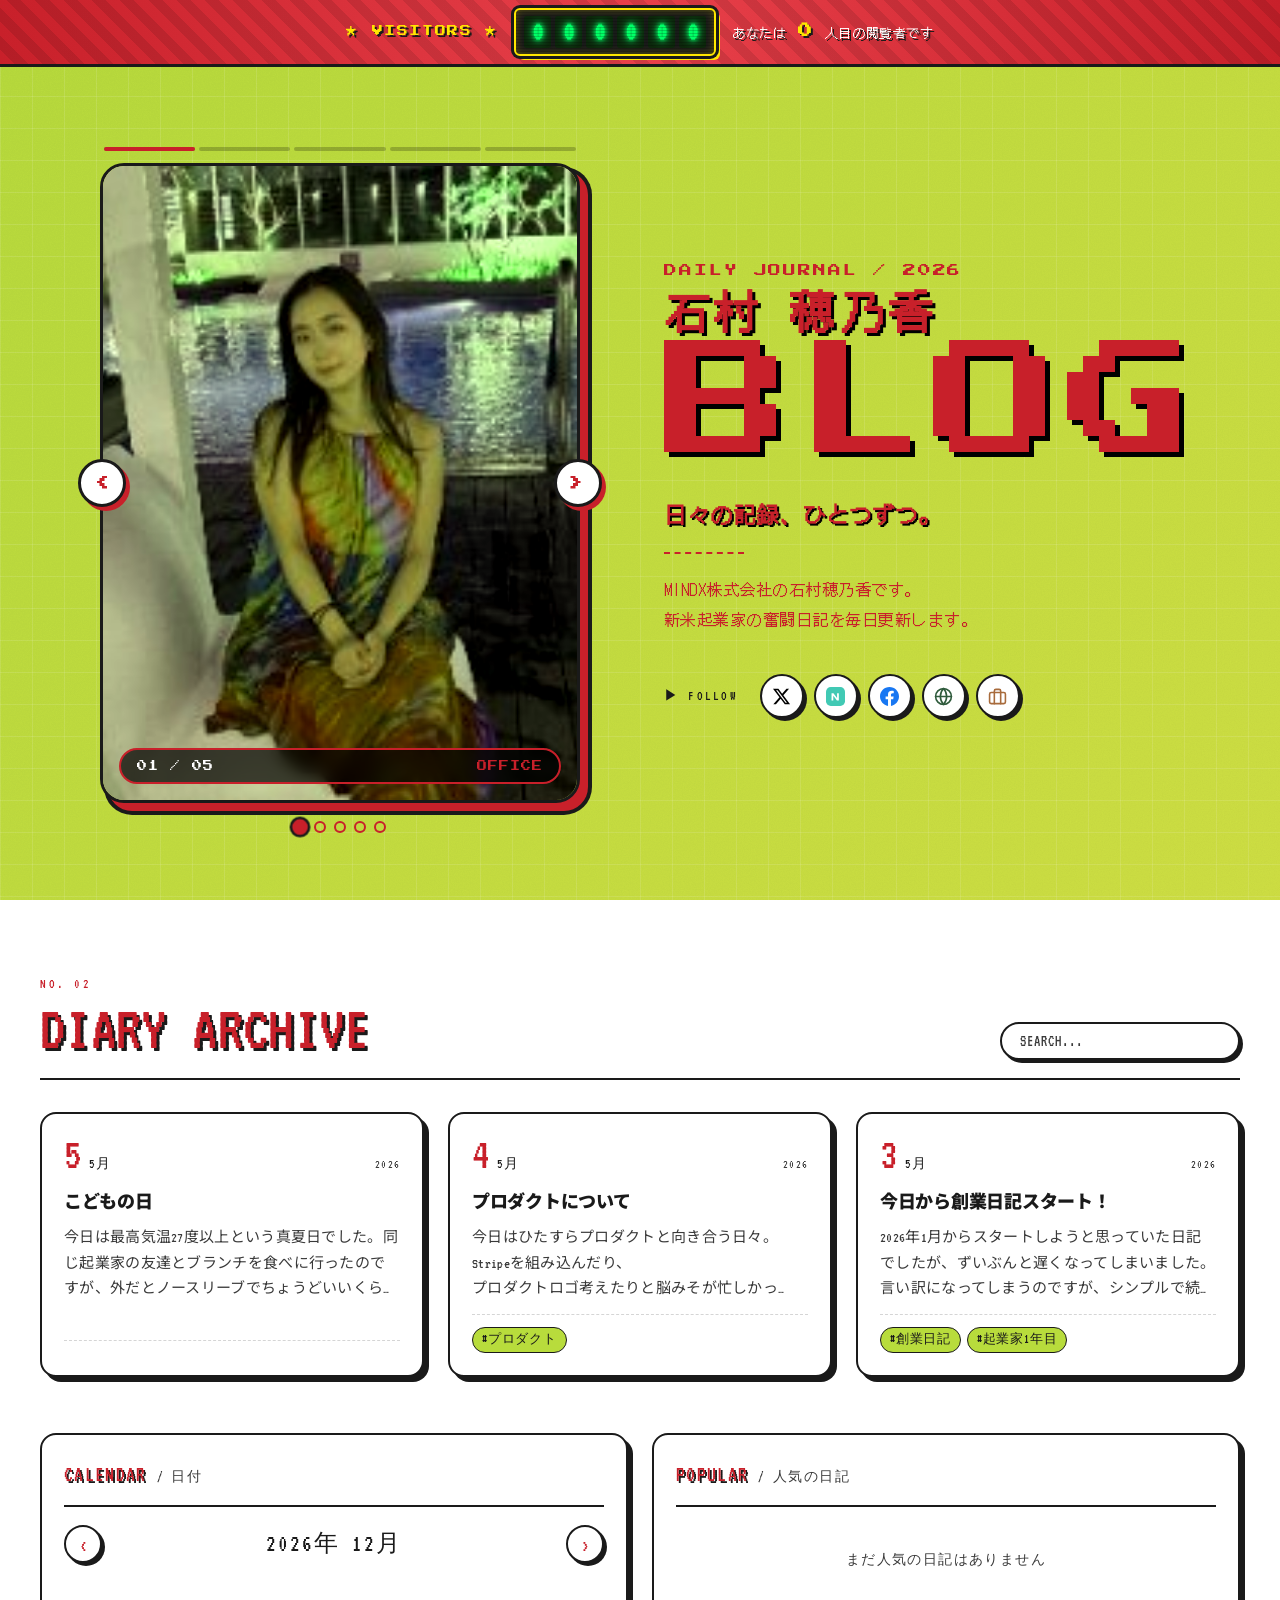
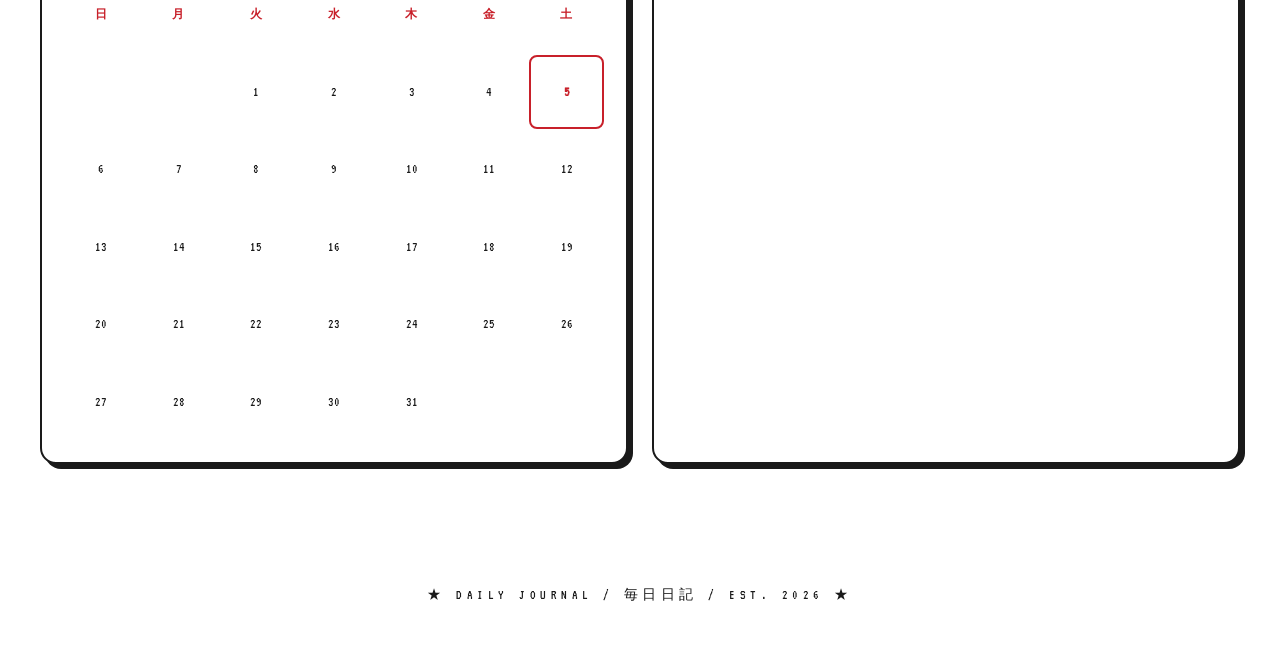
==== commit 60492feb: "Remove top header bar entirely - Delete topbar HTML (hamburger / logo / nav / search) - Delete topba" ====
--- a/index.html
+++ b/index.html
@@ -26,21 +26,6 @@
         </div>
     </div>
 
-
-    <header class="topbar">
-        <div class="topbar-left">
-            <button class="hamburger" aria-label="menu"><span></span><span></span><span></span></button>
-            <a class="topbar-logo" href="/">毎日日記<span class="topbar-logo-en">/ daily journal</span></a>
-        </div>
-        <nav class="topbar-nav">
-            <a class="topbar-nav-link is-active" data-filter="today" href="#">TODAY</a>
-            <a class="topbar-nav-link" data-filter="week" href="#">WEEK</a>
-            <a class="topbar-nav-link" data-filter="month" href="#">MONTH</a>
-            <a class="topbar-nav-link" data-filter="archive" href="#">ARCHIVE</a>
-            <a class="topbar-nav-link" data-filter="favorites" href="#">FAVORITES</a>
-        </nav>
-        <button class="topbar-search-btn" aria-label="search">⚲</button>
-    </header>
 
     <header class="site-header">
         <div class="decoration-layer" aria-hidden="true">
--- a/public.css
+++ b/public.css
@@ -225,113 +225,6 @@
 }
 
 /* ============================================================
-   Topbar
-   ============================================================ */
-.topbar {
-    position: sticky;
-    top: 0;
-    z-index: 80;
-    background: var(--white);
-    border-bottom: 2px solid var(--text-dark);
-    padding: 0 24px;
-    height: 64px;
-    display: grid;
-    grid-template-columns: auto 1fr auto;
-    align-items: center;
-    gap: 24px;
-}
-.topbar-left {
-    display: flex;
-    align-items: center;
-    gap: 16px;
-}
-.hamburger {
-    width: 36px;
-    height: 36px;
-    background: transparent;
-    border: 2px solid var(--text-dark);
-    border-radius: 8px;
-    cursor: pointer;
-    display: flex;
-    flex-direction: column;
-    justify-content: center;
-    align-items: center;
-    gap: 4px;
-    padding: 0;
-    transition: all 0.2s;
-}
-.hamburger span {
-    display: block;
-    width: 18px;
-    height: 2px;
-    background: var(--text-dark);
-}
-.hamburger:hover {
-    background: var(--bg-green);
-}
-.topbar-logo {
-    font-family: 'Inter', 'Noto Sans JP', sans-serif;
-    font-size: 18px;
-    font-weight: 900;
-    color: var(--text-dark);
-    text-decoration: none;
-    letter-spacing: -0.02em;
-    display: flex;
-    align-items: baseline;
-    gap: 8px;
-}
-.topbar-logo-en {
-    font-family: 'VT323', monospace;
-    font-size: 14px;
-    font-weight: 400;
-    color: var(--accent-red);
-    letter-spacing: 0.04em;
-}
-.topbar-nav {
-    display: flex;
-    justify-content: center;
-    gap: 6px;
-    flex-wrap: wrap;
-}
-.topbar-nav-link {
-    font-family: 'Inter', sans-serif;
-    font-size: 12px;
-    font-weight: 700;
-    letter-spacing: 0.12em;
-    color: var(--text-dark);
-    text-decoration: none;
-    padding: 6px 12px;
-    border-radius: 999px;
-    cursor: pointer;
-    transition: all 0.2s;
-    border: 2px solid transparent;
-}
-.topbar-nav-link:hover {
-    background: var(--bg-green);
-    border-color: var(--text-dark);
-}
-.topbar-nav-link.is-active {
-    background: var(--accent-red);
-    color: var(--white);
-}
-.topbar-search-btn {
-    width: 38px;
-    height: 38px;
-    background: transparent;
-    border: 2px solid var(--text-dark);
-    border-radius: 50%;
-    cursor: pointer;
-    font-size: 16px;
-    color: var(--text-dark);
-    transition: all 0.2s;
-}
-.topbar-search-btn:hover {
-    background: var(--accent-red);
-    color: var(--white);
-    border-color: var(--accent-red);
-}
-
-/* ============================================================
    Hero
    ============================================================ */
 .site-header {
@@ -1497,7 +1390,6 @@
 }
 
 /* keep main content above star rain */
-.topbar { z-index: 80; }
 .site-header, .content-wrap, .site-footer { position: relative; z-index: 5; }
 
 /* ============================================================
@@ -1523,13 +1415,6 @@
     .hero-content { text-align: left; }
 }
 @media (max-width: 760px) {
-    .topbar {
-        height: auto;
-        padding: 12px 16px;
-        grid-template-columns: 1fr auto;
-        gap: 12px;
-    }
-    .topbar-nav { display: none; }
     .site-header { padding: 32px 18px; }
     .hero-name { font-size: clamp(56px, 16vw, 100px); }
     .content-wrap { padding: 32px 18px 60px; }
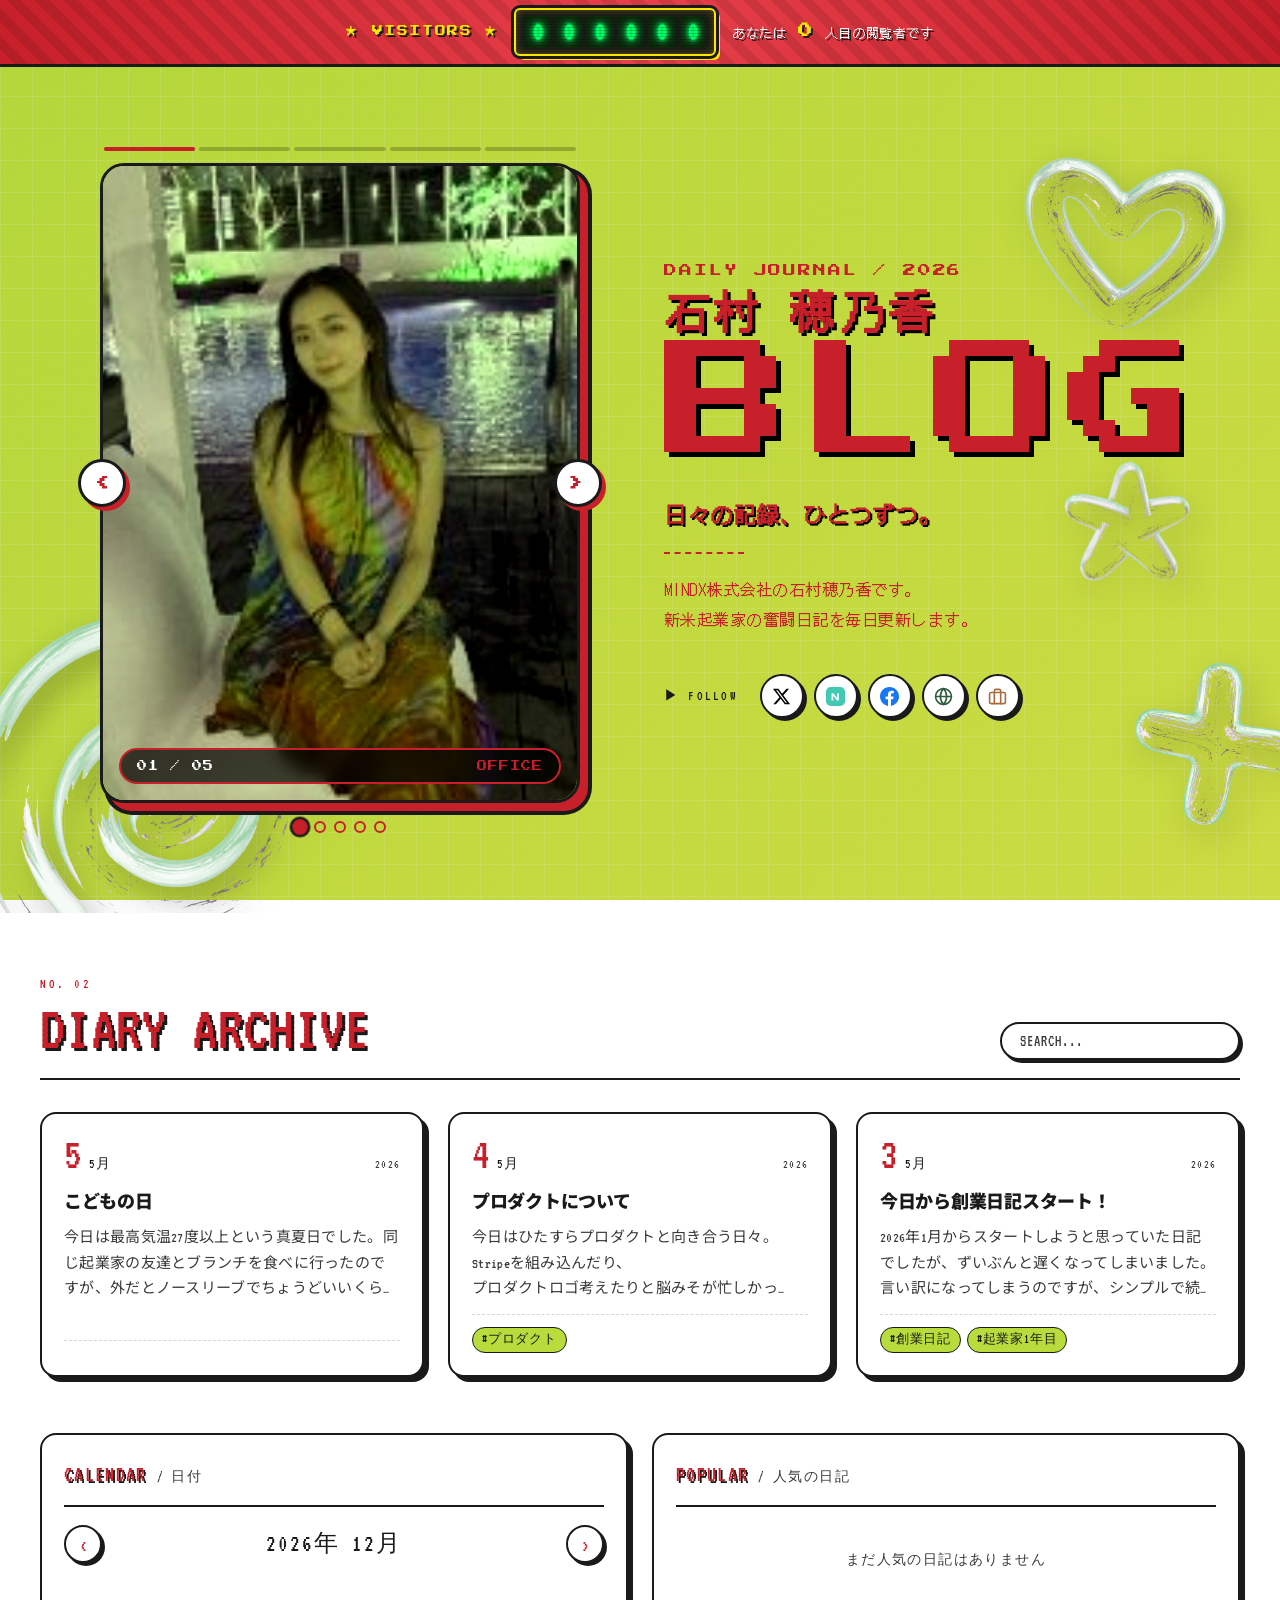
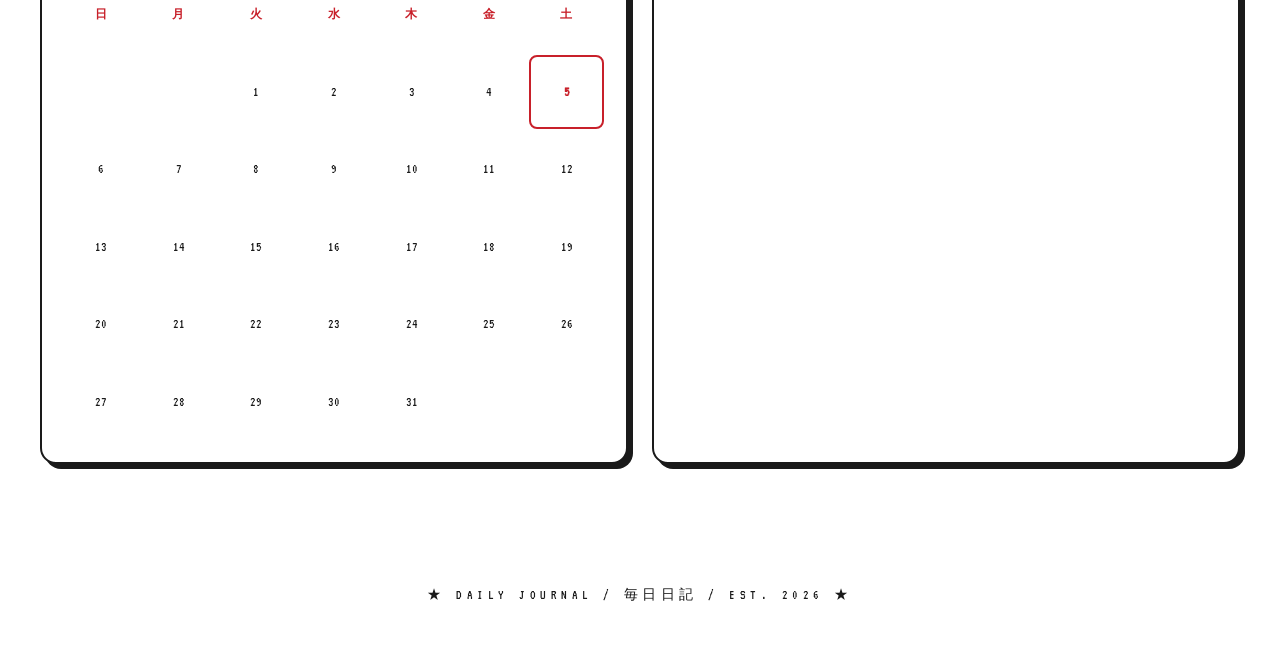
==== commit 981ad60f: "Add chrome decoration PNGs (heart / plus / spiral / star) - Map deco-blob-1 → spiral, heart-img → he" ====
--- a/index.html
+++ b/index.html
@@ -30,16 +30,16 @@
     <header class="site-header">
         <div class="decoration-layer" aria-hidden="true">
             <div class="deco-item deco-blob-1 anim-float">
-                <img src="images/decorations/chrome-blob-01.png" alt="" class="deco-image" onerror="this.parentElement.style.display='none'">
+                <img src="images/decorations/shape_spiral_transparent.png" alt="" class="deco-image" onerror="this.parentElement.style.display='none'">
             </div>
             <div class="deco-item deco-heart-img anim-float-slow" style="animation-delay: 0.5s">
-                <img src="images/decorations/chrome-heart.png" alt="" class="deco-image" onerror="this.parentElement.style.display='none'">
+                <img src="images/decorations/shape_heart_transparent.png" alt="" class="deco-image" onerror="this.parentElement.style.display='none'">
             </div>
             <div class="deco-item deco-star-img anim-rotate" style="animation-delay: 1s">
-                <img src="images/decorations/chrome-star.png" alt="" class="deco-image" onerror="this.parentElement.style.display='none'">
+                <img src="images/decorations/shape_star_transparent.png" alt="" class="deco-image" onerror="this.parentElement.style.display='none'">
             </div>
             <div class="deco-item deco-blob-2 anim-wiggle" style="animation-delay: 1.5s">
-                <img src="images/decorations/chrome-blob-02.png" alt="" class="deco-image" onerror="this.parentElement.style.display='none'">
+                <img src="images/decorations/shape_plus_transparent.png" alt="" class="deco-image" onerror="this.parentElement.style.display='none'">
             </div>
         </div>
         <div class="hero">
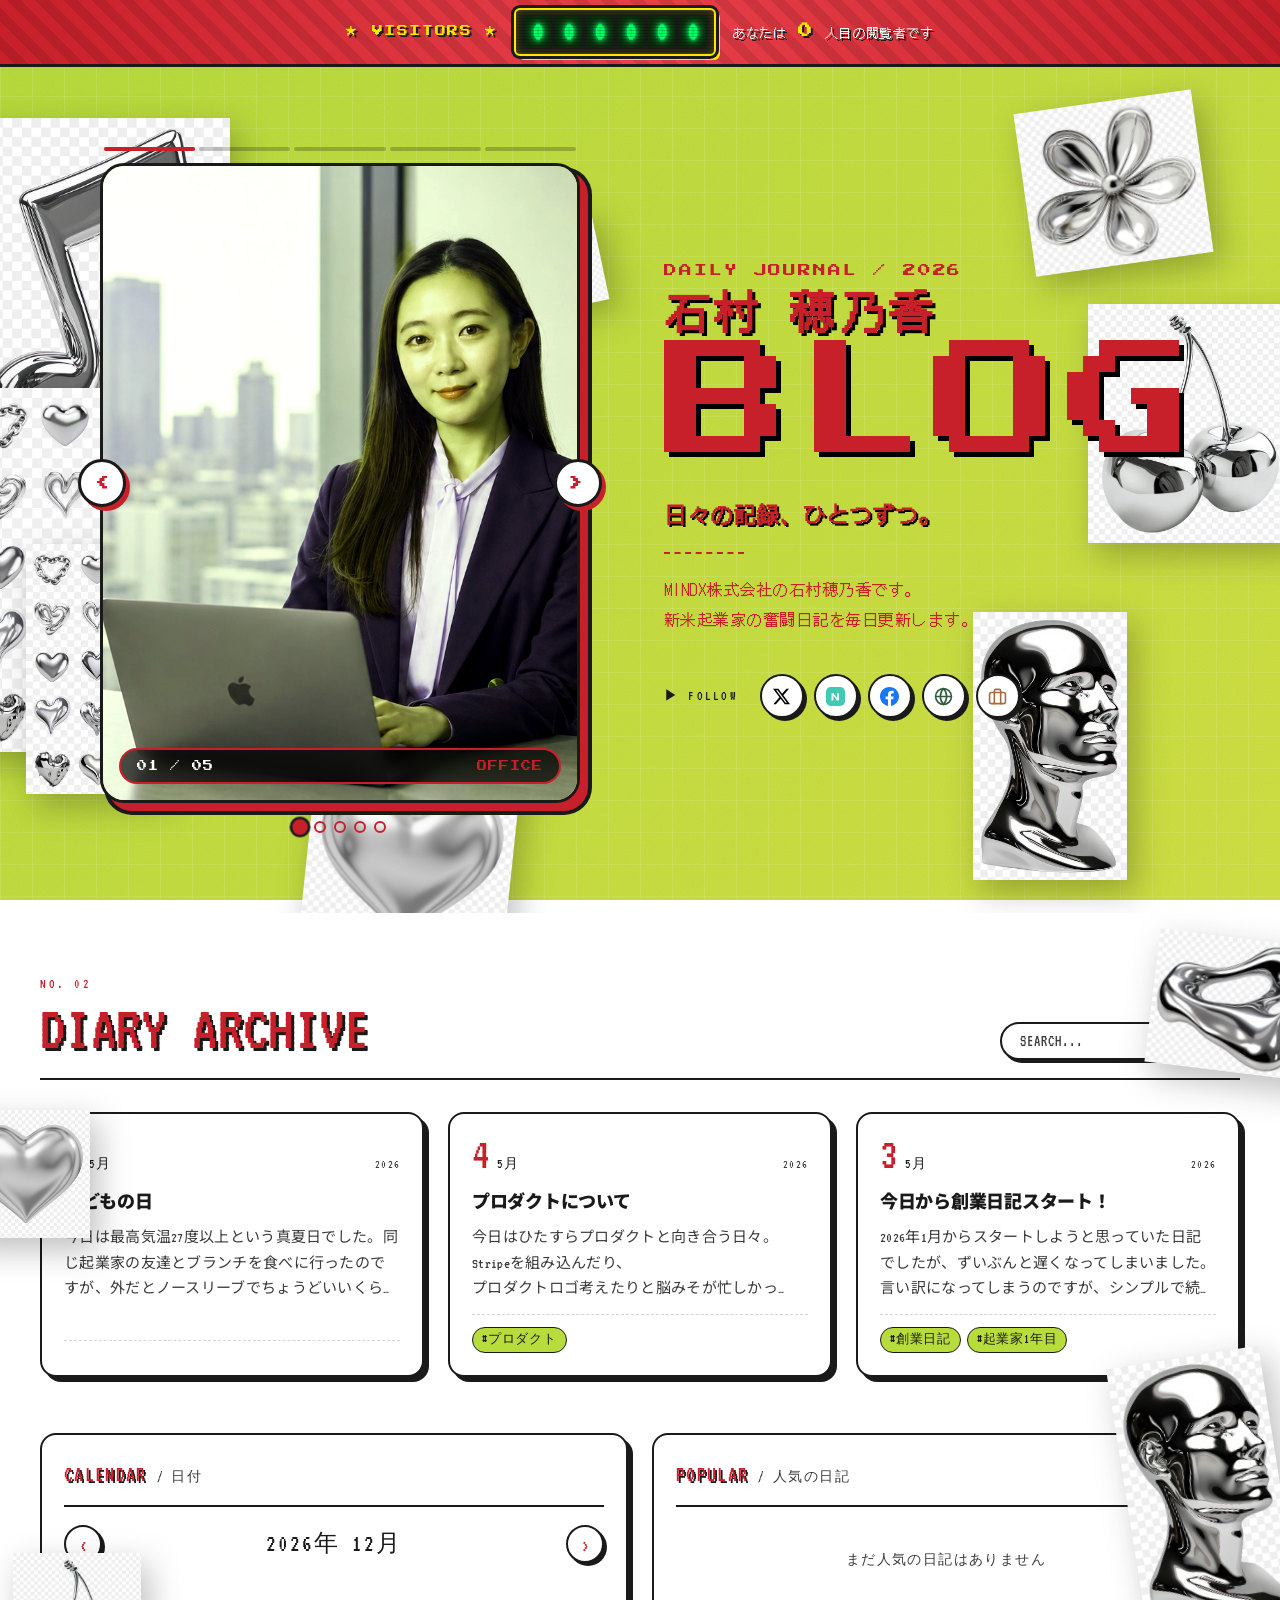
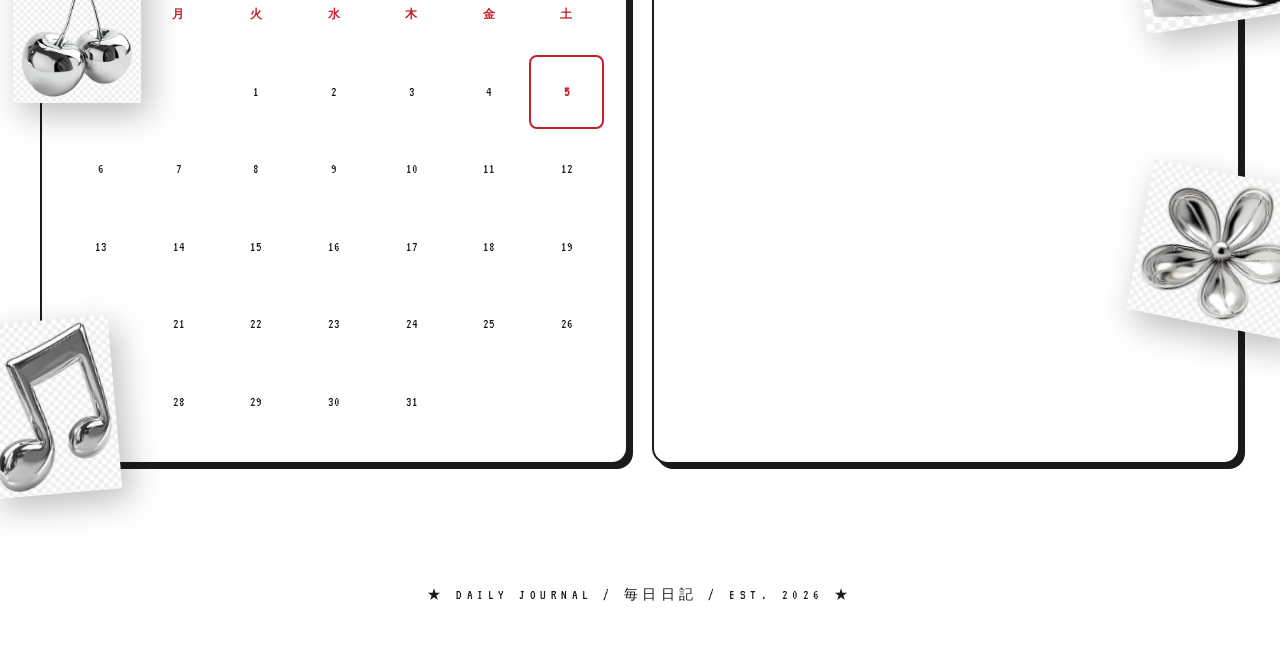
==== commit af99a4bc: "Sprinkle 7 chrome decorations across hero + content area - Replace 4 transparent shape PNGs with 7 u" ====
--- a/index.html
+++ b/index.html
@@ -29,18 +29,14 @@
 
     <header class="site-header">
         <div class="decoration-layer" aria-hidden="true">
-            <div class="deco-item deco-blob-1 anim-float">
-                <img src="images/decorations/shape_spiral_transparent.png" alt="" class="deco-image" onerror="this.parentElement.style.display='none'">
-            </div>
-            <div class="deco-item deco-heart-img anim-float-slow" style="animation-delay: 0.5s">
-                <img src="images/decorations/shape_heart_transparent.png" alt="" class="deco-image" onerror="this.parentElement.style.display='none'">
-            </div>
-            <div class="deco-item deco-star-img anim-rotate" style="animation-delay: 1s">
-                <img src="images/decorations/shape_star_transparent.png" alt="" class="deco-image" onerror="this.parentElement.style.display='none'">
-            </div>
-            <div class="deco-item deco-blob-2 anim-wiggle" style="animation-delay: 1.5s">
-                <img src="images/decorations/shape_plus_transparent.png" alt="" class="deco-image" onerror="this.parentElement.style.display='none'">
-            </div>
+            <div class="deco-item deco-h1 anim-float"><img src="images/decorations/deco-01.jpeg" alt="" class="deco-image" onerror="this.parentElement.style.display='none'"></div>
+            <div class="deco-item deco-h2 anim-float-slow" style="animation-delay:.4s"><img src="images/decorations/deco-02.webp" alt="" class="deco-image" onerror="this.parentElement.style.display='none'"></div>
+            <div class="deco-item deco-h3 anim-rotate" style="animation-delay:.8s"><img src="images/decorations/deco-03.webp" alt="" class="deco-image" onerror="this.parentElement.style.display='none'"></div>
+            <div class="deco-item deco-h4 anim-wiggle" style="animation-delay:1.2s"><img src="images/decorations/deco-04.webp" alt="" class="deco-image" onerror="this.parentElement.style.display='none'"></div>
+            <div class="deco-item deco-h5 anim-float-slow" style="animation-delay:1.6s"><img src="images/decorations/deco-05.jpg" alt="" class="deco-image" onerror="this.parentElement.style.display='none'"></div>
+            <div class="deco-item deco-h6 anim-float" style="animation-delay:2.0s"><img src="images/decorations/deco-06.jpeg" alt="" class="deco-image" onerror="this.parentElement.style.display='none'"></div>
+            <div class="deco-item deco-h7 anim-rotate" style="animation-delay:2.4s"><img src="images/decorations/deco-07.webp" alt="" class="deco-image" onerror="this.parentElement.style.display='none'"></div>
+            <div class="deco-item deco-h8 anim-wiggle" style="animation-delay:2.8s"><img src="images/decorations/deco-03.webp" alt="" class="deco-image" onerror="this.parentElement.style.display='none'"></div>
         </div>
         <div class="hero">
             <div class="profile-swiper" id="profileSwiper">
@@ -78,6 +74,14 @@
     </header>
 
     <div class="content-wrap">
+        <div class="decoration-layer decoration-layer-content" aria-hidden="true">
+            <div class="deco-item deco-c1 anim-float"><img src="images/decorations/deco-07.webp" alt="" class="deco-image" onerror="this.parentElement.style.display='none'"></div>
+            <div class="deco-item deco-c2 anim-wiggle" style="animation-delay:.5s"><img src="images/decorations/deco-05.jpg" alt="" class="deco-image" onerror="this.parentElement.style.display='none'"></div>
+            <div class="deco-item deco-c3 anim-float-slow" style="animation-delay:1s"><img src="images/decorations/deco-06.jpeg" alt="" class="deco-image" onerror="this.parentElement.style.display='none'"></div>
+            <div class="deco-item deco-c4 anim-rotate" style="animation-delay:1.5s"><img src="images/decorations/deco-04.webp" alt="" class="deco-image" onerror="this.parentElement.style.display='none'"></div>
+            <div class="deco-item deco-c5 anim-float" style="animation-delay:2s"><img src="images/decorations/deco-02.webp" alt="" class="deco-image" onerror="this.parentElement.style.display='none'"></div>
+            <div class="deco-item deco-c6 anim-wiggle" style="animation-delay:2.5s"><img src="images/decorations/deco-01.jpeg" alt="" class="deco-image" onerror="this.parentElement.style.display='none'"></div>
+        </div>
         <main class="feed-wrap">
             <div class="feed-toolbar">
                 <div class="feed-title-block">
--- a/public.css
+++ b/public.css
@@ -254,26 +254,32 @@
     display: block;
     filter: drop-shadow(8px 12px 16px rgba(0, 0, 0, 0.25));
 }
-.deco-blob-1 {
-    bottom: -80px;
-    left: -60px;
-    width: clamp(280px, 32vw, 480px);
-}
-.deco-heart-img {
-    top: 60px;
-    right: 40px;
-    width: clamp(140px, 18vw, 260px);
-}
-.deco-star-img {
-    top: 45%;
-    right: 6%;
-    width: clamp(100px, 12vw, 180px);
-}
-.deco-blob-2 {
-    bottom: 8%;
-    right: -40px;
-    width: clamp(140px, 16vw, 220px);
-}
+/* Hero decorations - sprinkled around */
+.deco-h1 { top: 6%;     left: -2%;   width: clamp(150px, 20vw, 260px); }
+.deco-h2 { top: 4%;     right: 6%;   width: clamp(110px, 14vw, 200px); transform: rotate(-8deg); }
+.deco-h3 { top: 38%;    left: -3%;   width: clamp(120px, 16vw, 220px); }
+.deco-h4 { top: 28%;    right: -1%;  width: clamp(130px, 16vw, 220px); }
+.deco-h5 { bottom: -50px; left: 24%; width: clamp(140px, 16vw, 220px); transform: rotate(6deg); }
+.deco-h6 { bottom: 4%;  right: 12%;  width: clamp(100px, 12vw, 180px); }
+.deco-h7 { top: 18%;    left: 38%;   width: clamp(70px, 9vw, 130px); transform: rotate(-12deg); }
+.deco-h8 { bottom: 14%; left: 2%;    width: clamp(90px, 11vw, 160px); }
+
+/* Content decorations - sprinkled along the feed/widgets */
+.decoration-layer-content {
+    position: absolute;
+    inset: 0;
+    pointer-events: none;
+    overflow: hidden;
+    z-index: 1;
+}
+.deco-c1 { top: 2%;     right: -3%;  width: clamp(110px, 13vw, 190px); transform: rotate(7deg); }
+.deco-c2 { top: 16%;    left: -3%;   width: clamp(80px, 10vw, 150px); }
+.deco-c3 { top: 36%;    right: 0;    width: clamp(100px, 12vw, 170px); transform: rotate(-9deg); }
+.deco-c4 { top: 52%;    left: 1%;    width: clamp(80px, 10vw, 140px); }
+.deco-c5 { top: 70%;    right: -2%;  width: clamp(110px, 13vw, 180px); transform: rotate(11deg); }
+.deco-c6 { bottom: 4%;  left: -1%;   width: clamp(80px, 10vw, 150px); transform: rotate(-5deg); }
+
+.content-wrap { position: relative; }
 
 @keyframes deco-float {
     0%, 100% { transform: translateY(0) rotate(0deg); }
@@ -297,9 +303,12 @@
 .anim-wiggle      { animation: deco-wiggle 4s ease-in-out infinite; }
 
 @media (max-width: 768px) {
-    .deco-star-img, .deco-blob-2 { display: none; }
-    .deco-blob-1 { width: 200px; bottom: -40px; left: -40px; }
-    .deco-heart-img { width: 100px; top: 40px; right: 20px; }
+    .deco-h3, .deco-h4, .deco-h7, .deco-h8 { display: none; }
+    .deco-c2, .deco-c4, .deco-c6 { display: none; }
+    .deco-h1 { width: 130px; }
+    .deco-h2 { width: 90px; }
+    .deco-h5 { width: 110px; bottom: -30px; }
+    .deco-h6 { width: 80px; }
 }
 @media (prefers-reduced-motion: reduce) {
     .anim-float, .anim-float-slow, .anim-rotate, .anim-wiggle { animation: none; }
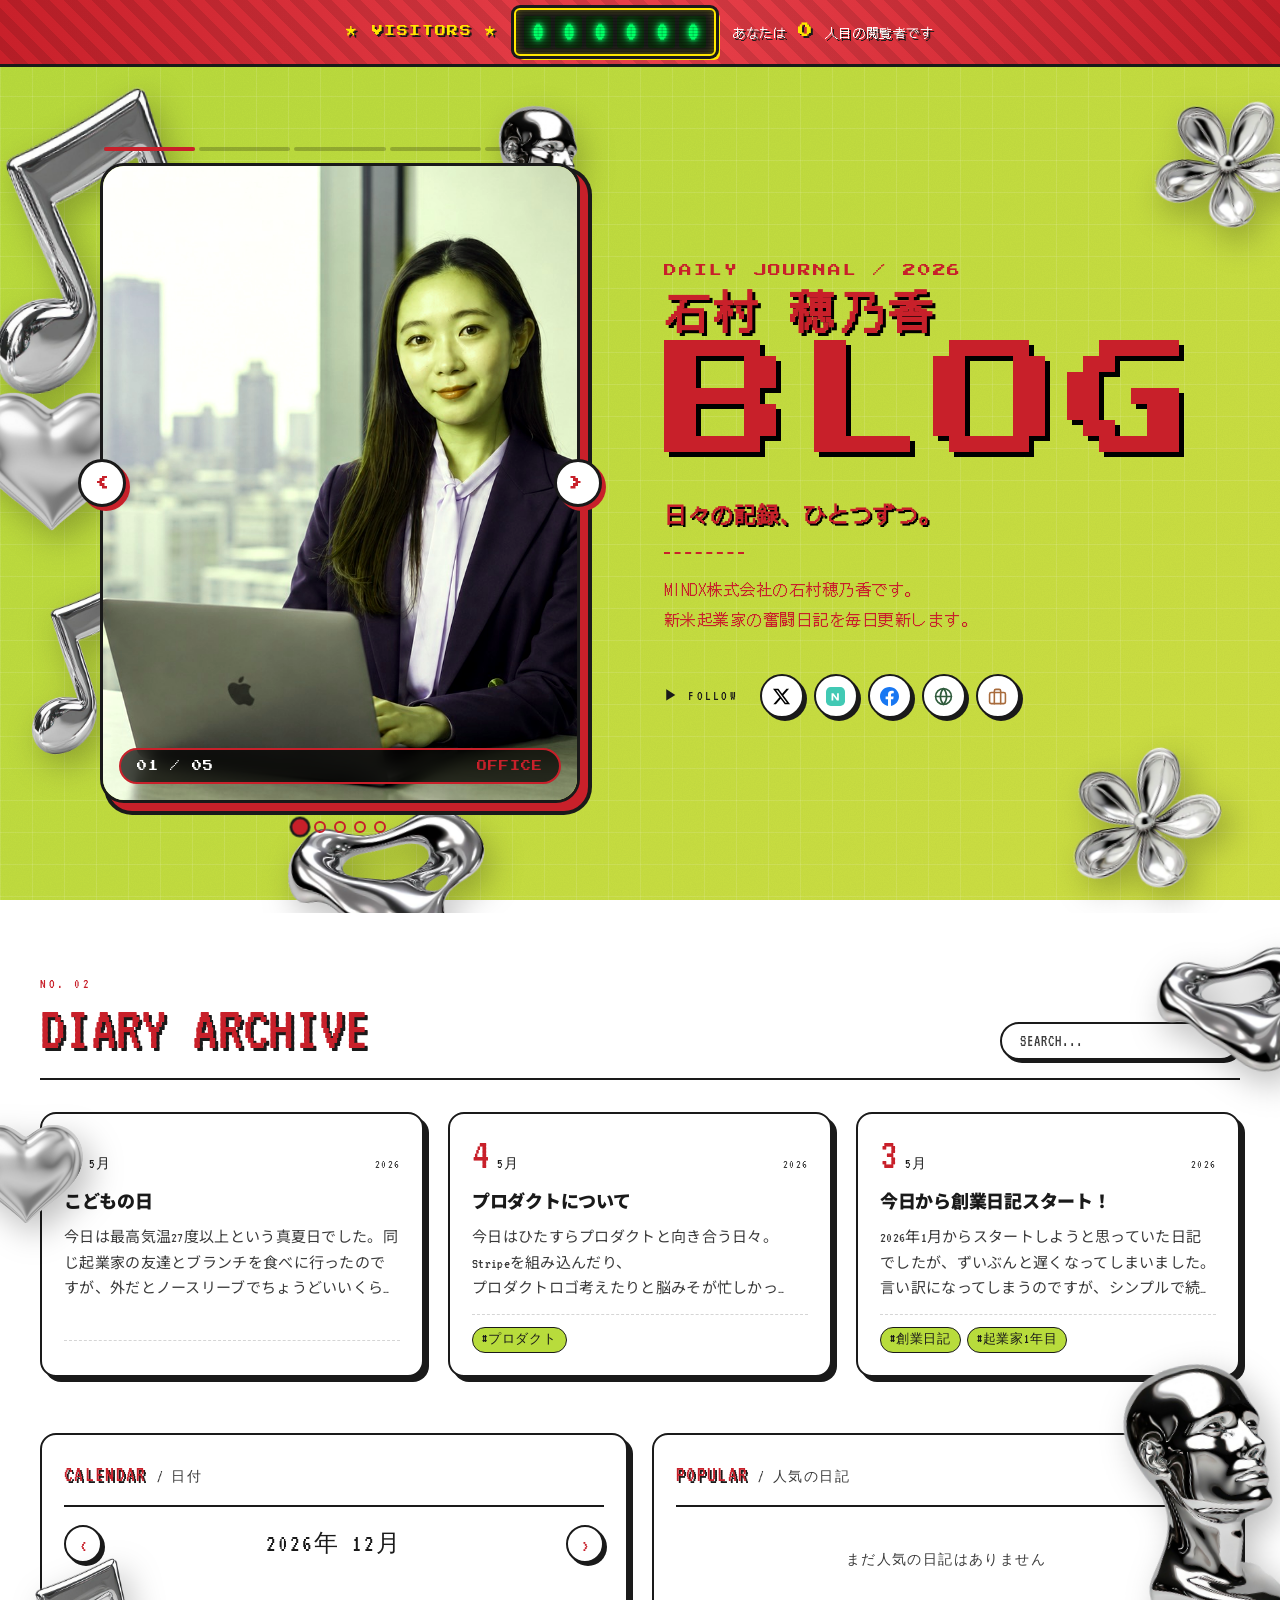
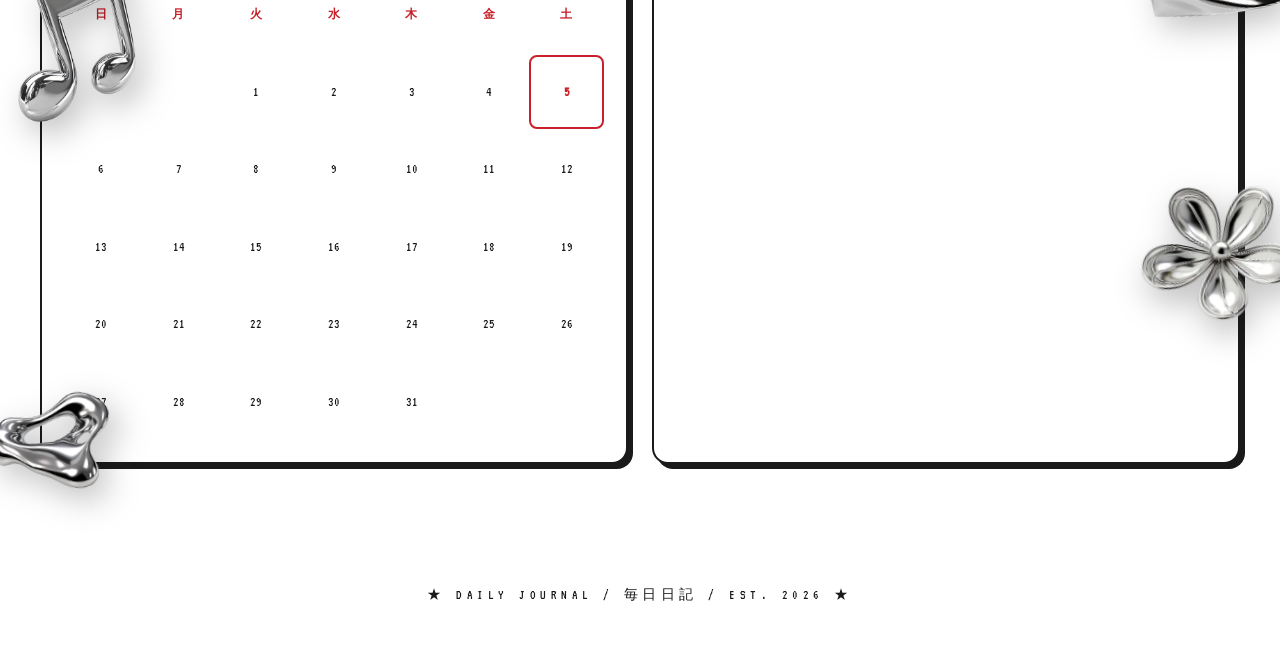
==== commit 7c7ae7f8: "Switch to 5 transparent PNG decorations + reposition to avoid BLOG text - Replace JPEG/WEBP decorati" ====
--- a/index.html
+++ b/index.html
@@ -29,14 +29,14 @@
 
     <header class="site-header">
         <div class="decoration-layer" aria-hidden="true">
-            <div class="deco-item deco-h1 anim-float"><img src="images/decorations/deco-01.jpeg" alt="" class="deco-image" onerror="this.parentElement.style.display='none'"></div>
-            <div class="deco-item deco-h2 anim-float-slow" style="animation-delay:.4s"><img src="images/decorations/deco-02.webp" alt="" class="deco-image" onerror="this.parentElement.style.display='none'"></div>
-            <div class="deco-item deco-h3 anim-rotate" style="animation-delay:.8s"><img src="images/decorations/deco-03.webp" alt="" class="deco-image" onerror="this.parentElement.style.display='none'"></div>
-            <div class="deco-item deco-h4 anim-wiggle" style="animation-delay:1.2s"><img src="images/decorations/deco-04.webp" alt="" class="deco-image" onerror="this.parentElement.style.display='none'"></div>
-            <div class="deco-item deco-h5 anim-float-slow" style="animation-delay:1.6s"><img src="images/decorations/deco-05.jpg" alt="" class="deco-image" onerror="this.parentElement.style.display='none'"></div>
-            <div class="deco-item deco-h6 anim-float" style="animation-delay:2.0s"><img src="images/decorations/deco-06.jpeg" alt="" class="deco-image" onerror="this.parentElement.style.display='none'"></div>
-            <div class="deco-item deco-h7 anim-rotate" style="animation-delay:2.4s"><img src="images/decorations/deco-07.webp" alt="" class="deco-image" onerror="this.parentElement.style.display='none'"></div>
-            <div class="deco-item deco-h8 anim-wiggle" style="animation-delay:2.8s"><img src="images/decorations/deco-03.webp" alt="" class="deco-image" onerror="this.parentElement.style.display='none'"></div>
+            <div class="deco-item deco-h1 anim-float"><img src="images/decorations/deco-01-transparent.png" alt="" class="deco-image" onerror="this.parentElement.style.display='none'"></div>
+            <div class="deco-item deco-h2 anim-float-slow" style="animation-delay:.4s"><img src="images/decorations/deco-02-transparent.png" alt="" class="deco-image" onerror="this.parentElement.style.display='none'"></div>
+            <div class="deco-item deco-h3 anim-rotate" style="animation-delay:.8s"><img src="images/decorations/deco-05-transparent.png" alt="" class="deco-image" onerror="this.parentElement.style.display='none'"></div>
+            <div class="deco-item deco-h4 anim-wiggle" style="animation-delay:1.2s"><img src="images/decorations/deco-06-transparent.png" alt="" class="deco-image" onerror="this.parentElement.style.display='none'"></div>
+            <div class="deco-item deco-h5 anim-float-slow" style="animation-delay:1.6s"><img src="images/decorations/deco-07-transparent.png" alt="" class="deco-image" onerror="this.parentElement.style.display='none'"></div>
+            <div class="deco-item deco-h6 anim-float" style="animation-delay:2.0s"><img src="images/decorations/deco-02-transparent.png" alt="" class="deco-image" onerror="this.parentElement.style.display='none'"></div>
+            <div class="deco-item deco-h7 anim-rotate" style="animation-delay:2.4s"><img src="images/decorations/deco-01-transparent.png" alt="" class="deco-image" onerror="this.parentElement.style.display='none'"></div>
+            <div class="deco-item deco-h8 anim-wiggle" style="animation-delay:2.8s"><img src="images/decorations/deco-06-transparent.png" alt="" class="deco-image" onerror="this.parentElement.style.display='none'"></div>
         </div>
         <div class="hero">
             <div class="profile-swiper" id="profileSwiper">
@@ -75,12 +75,12 @@
 
     <div class="content-wrap">
         <div class="decoration-layer decoration-layer-content" aria-hidden="true">
-            <div class="deco-item deco-c1 anim-float"><img src="images/decorations/deco-07.webp" alt="" class="deco-image" onerror="this.parentElement.style.display='none'"></div>
-            <div class="deco-item deco-c2 anim-wiggle" style="animation-delay:.5s"><img src="images/decorations/deco-05.jpg" alt="" class="deco-image" onerror="this.parentElement.style.display='none'"></div>
-            <div class="deco-item deco-c3 anim-float-slow" style="animation-delay:1s"><img src="images/decorations/deco-06.jpeg" alt="" class="deco-image" onerror="this.parentElement.style.display='none'"></div>
-            <div class="deco-item deco-c4 anim-rotate" style="animation-delay:1.5s"><img src="images/decorations/deco-04.webp" alt="" class="deco-image" onerror="this.parentElement.style.display='none'"></div>
-            <div class="deco-item deco-c5 anim-float" style="animation-delay:2s"><img src="images/decorations/deco-02.webp" alt="" class="deco-image" onerror="this.parentElement.style.display='none'"></div>
-            <div class="deco-item deco-c6 anim-wiggle" style="animation-delay:2.5s"><img src="images/decorations/deco-01.jpeg" alt="" class="deco-image" onerror="this.parentElement.style.display='none'"></div>
+            <div class="deco-item deco-c1 anim-float"><img src="images/decorations/deco-07-transparent.png" alt="" class="deco-image" onerror="this.parentElement.style.display='none'"></div>
+            <div class="deco-item deco-c2 anim-wiggle" style="animation-delay:.5s"><img src="images/decorations/deco-05-transparent.png" alt="" class="deco-image" onerror="this.parentElement.style.display='none'"></div>
+            <div class="deco-item deco-c3 anim-float-slow" style="animation-delay:1s"><img src="images/decorations/deco-06-transparent.png" alt="" class="deco-image" onerror="this.parentElement.style.display='none'"></div>
+            <div class="deco-item deco-c4 anim-rotate" style="animation-delay:1.5s"><img src="images/decorations/deco-01-transparent.png" alt="" class="deco-image" onerror="this.parentElement.style.display='none'"></div>
+            <div class="deco-item deco-c5 anim-float" style="animation-delay:2s"><img src="images/decorations/deco-02-transparent.png" alt="" class="deco-image" onerror="this.parentElement.style.display='none'"></div>
+            <div class="deco-item deco-c6 anim-wiggle" style="animation-delay:2.5s"><img src="images/decorations/deco-07-transparent.png" alt="" class="deco-image" onerror="this.parentElement.style.display='none'"></div>
         </div>
         <main class="feed-wrap">
             <div class="feed-toolbar">
--- a/public.css
+++ b/public.css
@@ -254,15 +254,16 @@
     display: block;
     filter: drop-shadow(8px 12px 16px rgba(0, 0, 0, 0.25));
 }
-/* Hero decorations - sprinkled around */
-.deco-h1 { top: 6%;     left: -2%;   width: clamp(150px, 20vw, 260px); }
-.deco-h2 { top: 4%;     right: 6%;   width: clamp(110px, 14vw, 200px); transform: rotate(-8deg); }
-.deco-h3 { top: 38%;    left: -3%;   width: clamp(120px, 16vw, 220px); }
-.deco-h4 { top: 28%;    right: -1%;  width: clamp(130px, 16vw, 220px); }
-.deco-h5 { bottom: -50px; left: 24%; width: clamp(140px, 16vw, 220px); transform: rotate(6deg); }
-.deco-h6 { bottom: 4%;  right: 12%;  width: clamp(100px, 12vw, 180px); }
-.deco-h7 { top: 18%;    left: 38%;   width: clamp(70px, 9vw, 130px); transform: rotate(-12deg); }
-.deco-h8 { bottom: 14%; left: 2%;    width: clamp(90px, 11vw, 160px); }
+/* Hero decorations - sprinkled in safe zones (avoiding the right-column BLOG text) */
+/* Safe zones: left column (around photo), top edge (<12%), bottom edge (>78%), far-right edge */
+.deco-h1 { top: 2%;       left: -2%;    width: clamp(140px, 18vw, 230px); transform: rotate(-6deg); }
+.deco-h2 { top: 3%;       right: -2%;   width: clamp(100px, 12vw, 170px); transform: rotate(8deg); }
+.deco-h3 { top: 36%;      left: -3%;    width: clamp(110px, 14vw, 190px); }
+.deco-h4 { top: 18%;      left: 30%;    width: clamp(70px, 8vw, 110px);  transform: rotate(-14deg); }
+.deco-h5 { bottom: -50px; left: 22%;    width: clamp(130px, 16vw, 210px); transform: rotate(6deg); }
+.deco-h6 { bottom: 2%;    right: 4%;    width: clamp(110px, 13vw, 180px); transform: rotate(-9deg); }
+.deco-h7 { bottom: 18%;   left: 2%;     width: clamp(90px, 11vw, 150px); }
+.deco-h8 { top: 4%;       left: 38%;    width: clamp(60px, 7vw, 100px);  transform: rotate(12deg); }
 
 /* Content decorations - sprinkled along the feed/widgets */
 .decoration-layer-content {
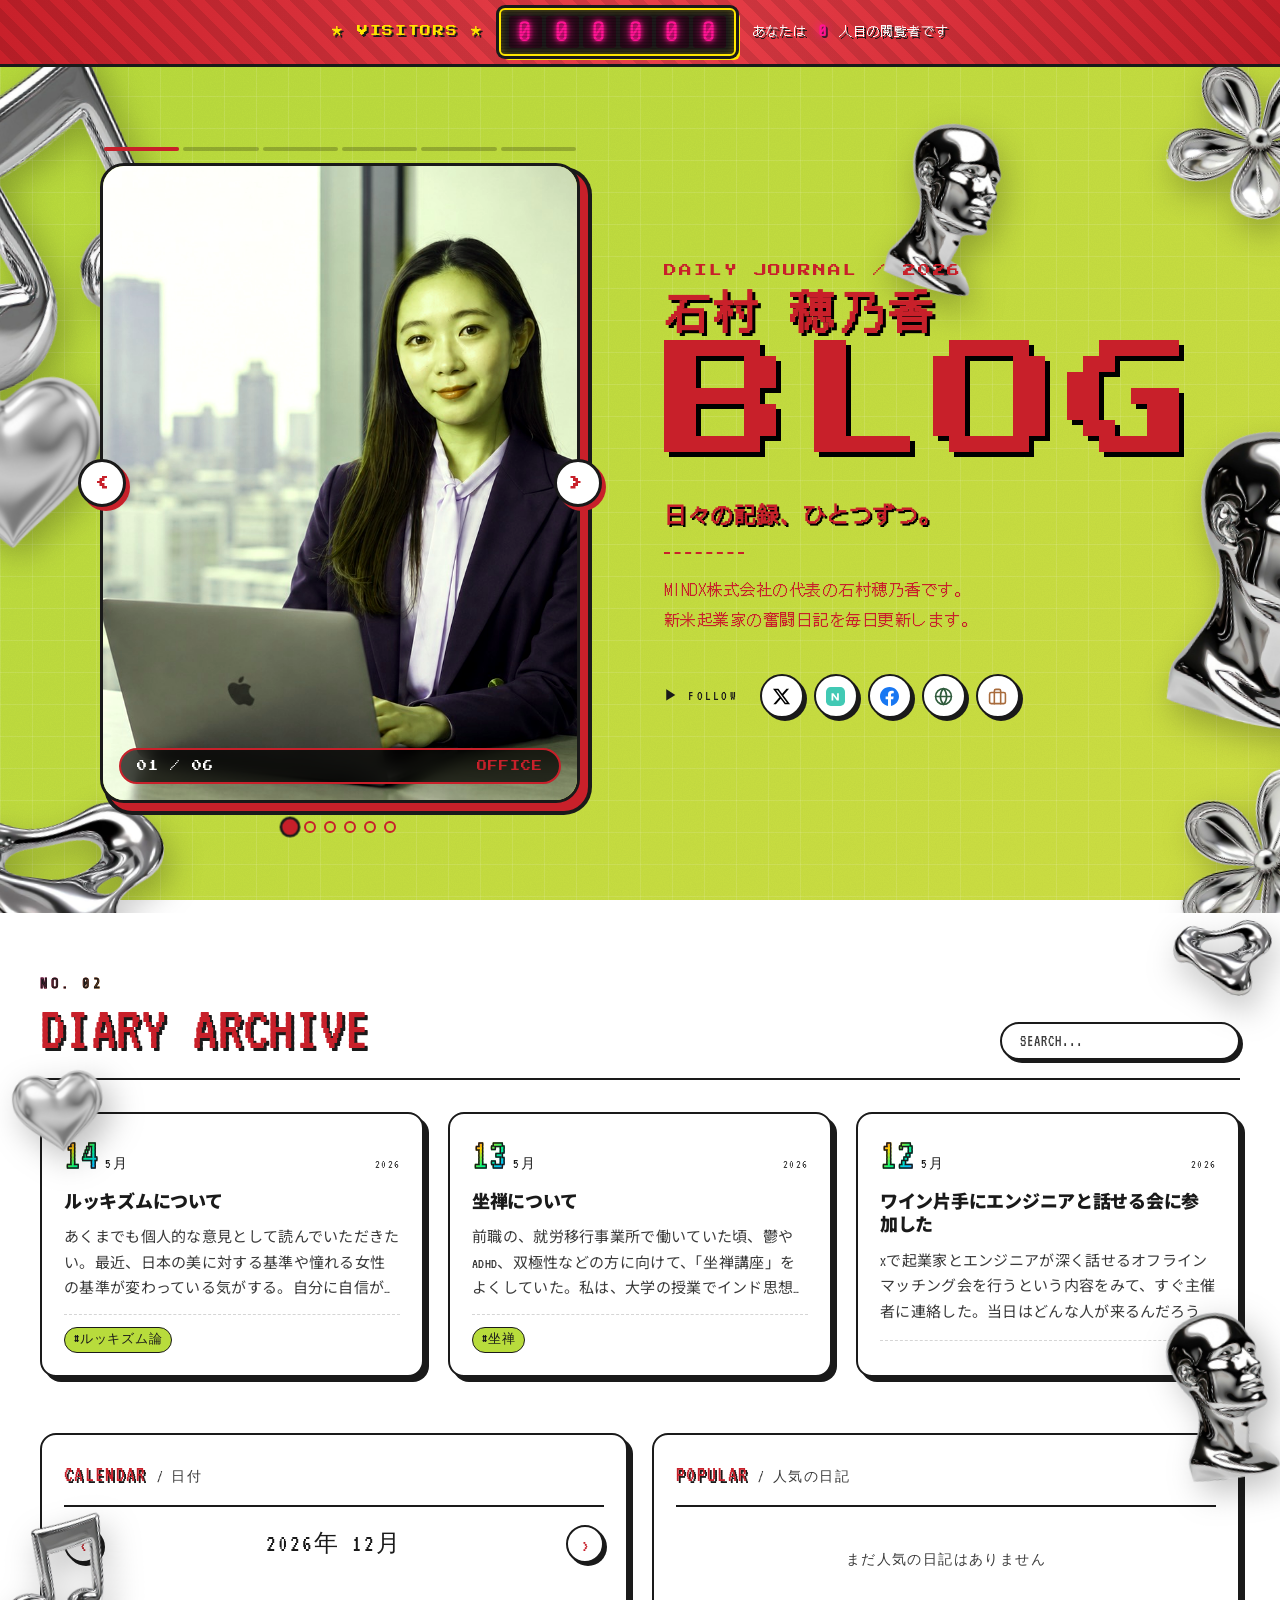
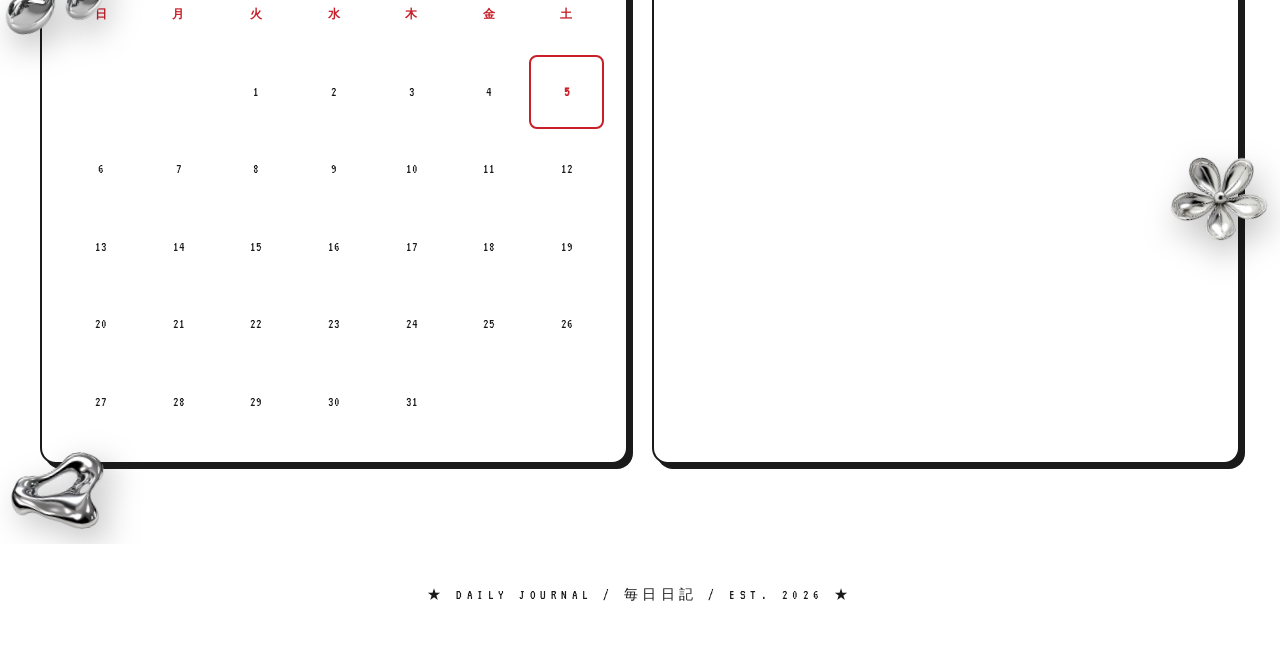
==== commit fddb66e5: "Add Heisei retro accents (30% retro / 70% editorial) - Shocking pink (#ff1493) as accent for link ho" ====
--- a/index.html
+++ b/index.html
@@ -6,7 +6,7 @@
     <title>毎日日記</title>
     <link rel="preconnect" href="https://fonts.googleapis.com">
     <link rel="preconnect" href="https://fonts.gstatic.com" crossorigin>
-    <link href="https://fonts.googleapis.com/css2?family=DotGothic16&family=Inter:wght@400;500;700;900&family=Noto+Sans+JP:wght@400;500;700;900&family=Press+Start+2P&family=Silkscreen:wght@400;700&family=VT323&display=swap" rel="stylesheet">
+    <link href="https://fonts.googleapis.com/css2?family=DotGothic16&family=Inter:wght@400;500;700;900&family=Noto+Sans+JP:wght@400;500;700;900&family=Press+Start+2P&family=Share+Tech+Mono&family=Silkscreen:wght@400;700&family=VT323&display=swap" rel="stylesheet">
     <link rel="stylesheet" href="public.css">
 </head>
 <body>
--- a/public.css
+++ b/public.css
@@ -16,6 +16,7 @@
     --marble-purple: #9b7bb8;
     --marble-pink: #ff9ec7;
     --marble-cyan: #88d9e8;
+    --shocking-pink: #ff1493;
     --text-dark: #1a1a1a;
     --text-soft: #3a3a3a;
     --line: rgba(26, 26, 26, 0.18);
@@ -117,6 +118,22 @@
     display: flex;
     align-items: center;
     text-shadow: 3px 3px 0 var(--text-dark);
+}
+.loader-text::before,
+.loader-text::after {
+    content: "✦";
+    display: inline-block;
+    margin: 0 0.45em;
+    color: var(--shocking-pink);
+    text-shadow: 0 0 10px var(--shocking-pink), 0 0 18px rgba(255, 20, 147, 0.55);
+    animation: loader-sparkle-spin 1.6s linear infinite;
+    font-size: 0.85em;
+}
+.loader-text::after { animation-delay: -0.8s; }
+@keyframes loader-sparkle-spin {
+    0%   { transform: rotate(0deg) scale(0.85); }
+    50%  { transform: rotate(180deg) scale(1.2); }
+    100% { transform: rotate(360deg) scale(0.85); }
 }
 .loader-dots {
     display: inline-flex;
@@ -254,31 +271,30 @@
     display: block;
     filter: drop-shadow(8px 12px 16px rgba(0, 0, 0, 0.25));
 }
-/* Hero decorations - sprinkled in safe zones (avoiding the right-column BLOG text) */
-/* Safe zones: left column (around photo), top edge (<12%), bottom edge (>78%), far-right edge */
-.deco-h1 { top: 2%;       left: -2%;    width: clamp(140px, 18vw, 230px); transform: rotate(-6deg); }
-.deco-h2 { top: 3%;       right: -2%;   width: clamp(100px, 12vw, 170px); transform: rotate(8deg); }
-.deco-h3 { top: 36%;      left: -3%;    width: clamp(110px, 14vw, 190px); }
-.deco-h4 { top: 18%;      left: 30%;    width: clamp(70px, 8vw, 110px);  transform: rotate(-14deg); }
-.deco-h5 { bottom: -50px; left: 22%;    width: clamp(130px, 16vw, 210px); transform: rotate(6deg); }
-.deco-h6 { bottom: 2%;    right: 4%;    width: clamp(110px, 13vw, 180px); transform: rotate(-9deg); }
-.deco-h7 { bottom: 18%;   left: 2%;     width: clamp(90px, 11vw, 150px); }
-.deco-h8 { top: 4%;       left: 38%;    width: clamp(60px, 7vw, 100px);  transform: rotate(12deg); }
+/* Hero decorations - hugging the left/right edges, bleeding off-screen */
+.deco-h1 { top: -3%;      left: -7%;     width: clamp(160px, 20vw, 260px); transform: rotate(-12deg); }
+.deco-h2 { top: -2%;      right: -6%;    width: clamp(130px, 15vw, 210px); transform: rotate(14deg); }
+.deco-h3 { top: 34%;      left: -8%;     width: clamp(140px, 17vw, 230px); transform: rotate(-4deg); }
+.deco-h4 { top: 42%;      right: -6%;    width: clamp(120px, 14vw, 200px); transform: rotate(10deg); }
+.deco-h5 { bottom: -60px; left: -5%;     width: clamp(150px, 18vw, 240px); transform: rotate(8deg); }
+.deco-h6 { bottom: -40px; right: -7%;    width: clamp(140px, 16vw, 220px); transform: rotate(-11deg); }
+.deco-h7 { bottom: 18%;   left: 16%;     width: clamp(80px, 9vw, 130px);  transform: rotate(-16deg); }
+.deco-h8 { top: 6%;       right: 22%;    width: clamp(70px, 8vw, 110px);  transform: rotate(15deg); }
 
 /* Content decorations - sprinkled along the feed/widgets */
 .decoration-layer-content {
     position: absolute;
     inset: 0;
     pointer-events: none;
-    overflow: hidden;
     z-index: 1;
 }
-.deco-c1 { top: 2%;     right: -3%;  width: clamp(110px, 13vw, 190px); transform: rotate(7deg); }
-.deco-c2 { top: 16%;    left: -3%;   width: clamp(80px, 10vw, 150px); }
-.deco-c3 { top: 36%;    right: 0;    width: clamp(100px, 12vw, 170px); transform: rotate(-9deg); }
-.deco-c4 { top: 52%;    left: 1%;    width: clamp(80px, 10vw, 140px); }
-.deco-c5 { top: 70%;    right: -2%;  width: clamp(110px, 13vw, 180px); transform: rotate(11deg); }
-.deco-c6 { bottom: 4%;  left: -1%;   width: clamp(80px, 10vw, 150px); transform: rotate(-5deg); }
+/* Stay fully inside the container — no negative offsets */
+.deco-c1 { top: 0;      right: 8px;   width: clamp(70px, 8vw, 110px); transform: rotate(10deg); }
+.deco-c2 { top: 12%;    left: 8px;    width: clamp(70px, 8vw, 110px); transform: rotate(-7deg); }
+.deco-c3 { top: 32%;    right: 8px;   width: clamp(70px, 8vw, 110px); transform: rotate(-12deg); }
+.deco-c4 { top: 48%;    left: 8px;    width: clamp(70px, 8vw, 110px); transform: rotate(8deg); }
+.deco-c5 { top: 68%;    right: 8px;   width: clamp(70px, 8vw, 110px); transform: rotate(13deg); }
+.deco-c6 { bottom: 8px; left: 8px;    width: clamp(70px, 8vw, 110px); transform: rotate(-9deg); }
 
 .content-wrap { position: relative; }
 
@@ -670,10 +686,15 @@
     gap: 4px;
 }
 .feed-title-num {
-    font-family: 'VT323', monospace;
+    font-family: 'Share Tech Mono', 'VT323', monospace;
     font-size: 14px;
-    color: var(--accent-red);
     letter-spacing: 0.18em;
+    background: linear-gradient(135deg, #ff1493 0%, #ffd700 30%, #00ff7f 55%, #00bfff 80%, #ff69b4 100%);
+    -webkit-background-clip: text;
+    background-clip: text;
+    -webkit-text-fill-color: transparent;
+    -webkit-text-stroke: 1px var(--text-dark);
+    paint-order: stroke fill;
 }
 .feed-title {
     font-family: 'VT323', 'Silkscreen', monospace;
@@ -744,10 +765,15 @@
 .feed-card-day {
     font-family: 'VT323', monospace;
     font-size: 44px;
-    color: var(--accent-red);
     line-height: 0.9;
     font-weight: 400;
     letter-spacing: -0.03em;
+    background: linear-gradient(135deg, #ff1493 0%, #ffd700 30%, #00ff7f 55%, #00bfff 80%, #ff69b4 100%);
+    -webkit-background-clip: text;
+    background-clip: text;
+    -webkit-text-fill-color: transparent;
+    -webkit-text-stroke: 1.5px var(--text-dark);
+    paint-order: stroke fill;
 }
 .feed-card-month {
     font-family: 'VT323', monospace;
@@ -831,8 +857,9 @@
     transition: all 0.2s;
 }
 .feed-card-body a:hover, .reader-body a:hover {
-    background: var(--accent-red);
+    background: var(--shocking-pink);
     color: var(--white);
+    box-shadow: 0 0 12px rgba(255, 20, 147, 0.55);
 }
 
 .feed-card-meta {
@@ -1029,11 +1056,15 @@
 .popular-rank {
     font-family: 'VT323', monospace;
     font-size: 32px;
-    color: var(--accent-red);
     line-height: 0.85;
-    text-shadow: 2px 2px 0 var(--text-dark);
     grid-row: 1 / span 2;
     align-self: start;
+    background: linear-gradient(135deg, #ff1493 0%, #ffd700 30%, #00ff7f 55%, #00bfff 80%, #ff69b4 100%);
+    -webkit-background-clip: text;
+    background-clip: text;
+    -webkit-text-fill-color: transparent;
+    -webkit-text-stroke: 1.5px var(--text-dark);
+    paint-order: stroke fill;
 }
 .popular-head {
     display: flex;
@@ -1316,20 +1347,21 @@
     border-radius: 4px;
 }
 .counter-digit {
-    font-family: 'VT323', 'Press Start 2P', monospace;
+    font-family: 'Share Tech Mono', 'VT323', monospace;
     font-size: 28px;
-    font-weight: 700;
-    color: #00ff66;
-    background: rgba(0, 50, 0, 0.5);
+    font-weight: 400;
+    color: var(--shocking-pink);
+    background: rgba(40, 0, 20, 0.6);
     padding: 2px 8px;
     min-width: 24px;
     text-align: center;
     border-radius: 3px;
     line-height: 1;
+    letter-spacing: 0.06em;
     text-shadow:
-        0 0 4px #00ff66,
-        0 0 8px #00ff66,
-        0 0 12px rgba(0, 255, 102, 0.5);
+        0 0 4px var(--shocking-pink),
+        0 0 9px var(--shocking-pink),
+        0 0 16px rgba(255, 20, 147, 0.55);
 }
 .counter-label-right {
     font-family: 'DotGothic16', monospace;
@@ -1339,11 +1371,12 @@
     text-shadow: 2px 2px 0 var(--text-dark);
 }
 .counter-label-right strong {
-    font-family: 'Press Start 2P', monospace;
-    color: #ffe600;
-    font-size: 14px;
+    font-family: 'Share Tech Mono', monospace;
+    color: var(--shocking-pink);
+    font-size: 16px;
     margin: 0 4px;
-    text-shadow: 2px 2px 0 var(--text-dark);
+    text-shadow: 0 0 8px var(--shocking-pink), 2px 2px 0 var(--text-dark);
+    letter-spacing: 0.04em;
 }
 
 @media (max-width: 640px) {
@@ -1433,4 +1466,44 @@
     .feed-toolbar { flex-direction: column; align-items: stretch; gap: 14px; }
     .widgets-row { grid-template-columns: 1fr; gap: 18px; }
     .reader-card { padding: 50px 22px 40px; box-shadow: 6px 6px 0 var(--text-dark); }
-}
+    .social-icon { width: 60px; height: 60px; box-shadow: 4px 4px 0 var(--text-dark); }
+    .social-icon svg { width: 28px; height: 28px; }
+    .hero-socials { gap: 14px; }
+}
+
+/* ============================================================
+   Heisei retro accents
+   ============================================================ */
+@keyframes deco-twinkle {
+    0%, 100% { filter: drop-shadow(3px 4px 0 rgba(0,0,0,0.4)) brightness(1); }
+    50%      { filter: drop-shadow(3px 4px 0 rgba(0,0,0,0.4)) drop-shadow(0 0 14px var(--shocking-pink)) brightness(1.15); }
+}
+.deco-image { animation: deco-twinkle 3.8s ease-in-out infinite; }
+.deco-c1 .deco-image { animation-delay: -0.3s; }
+.deco-c2 .deco-image { animation-delay: -1.0s; }
+.deco-c3 .deco-image { animation-delay: -1.7s; }
+.deco-c4 .deco-image { animation-delay: -2.4s; }
+.deco-c5 .deco-image { animation-delay: -0.8s; }
+.deco-c6 .deco-image { animation-delay: -2.0s; }
+.deco-h2 .deco-image { animation-delay: -1.2s; }
+.deco-h4 .deco-image { animation-delay: -2.6s; }
+.deco-h6 .deco-image { animation-delay: -3.1s; }
+
+/* cursor star trail */
+.cursor-star {
+    position: fixed;
+    pointer-events: none;
+    z-index: 9500;
+    font-size: 14px;
+    line-height: 1;
+    animation: cursor-star-fade 0.9s ease-out forwards;
+    will-change: transform, opacity;
+    text-shadow: 0 0 6px currentColor;
+}
+@keyframes cursor-star-fade {
+    0%   { opacity: 1; transform: translate(-50%, -50%) scale(1) rotate(0deg); }
+    100% { opacity: 0; transform: translate(-50%, -150%) scale(0.3) rotate(180deg); }
+}
+@media (prefers-reduced-motion: reduce) {
+    .cursor-star { display: none; }
+}
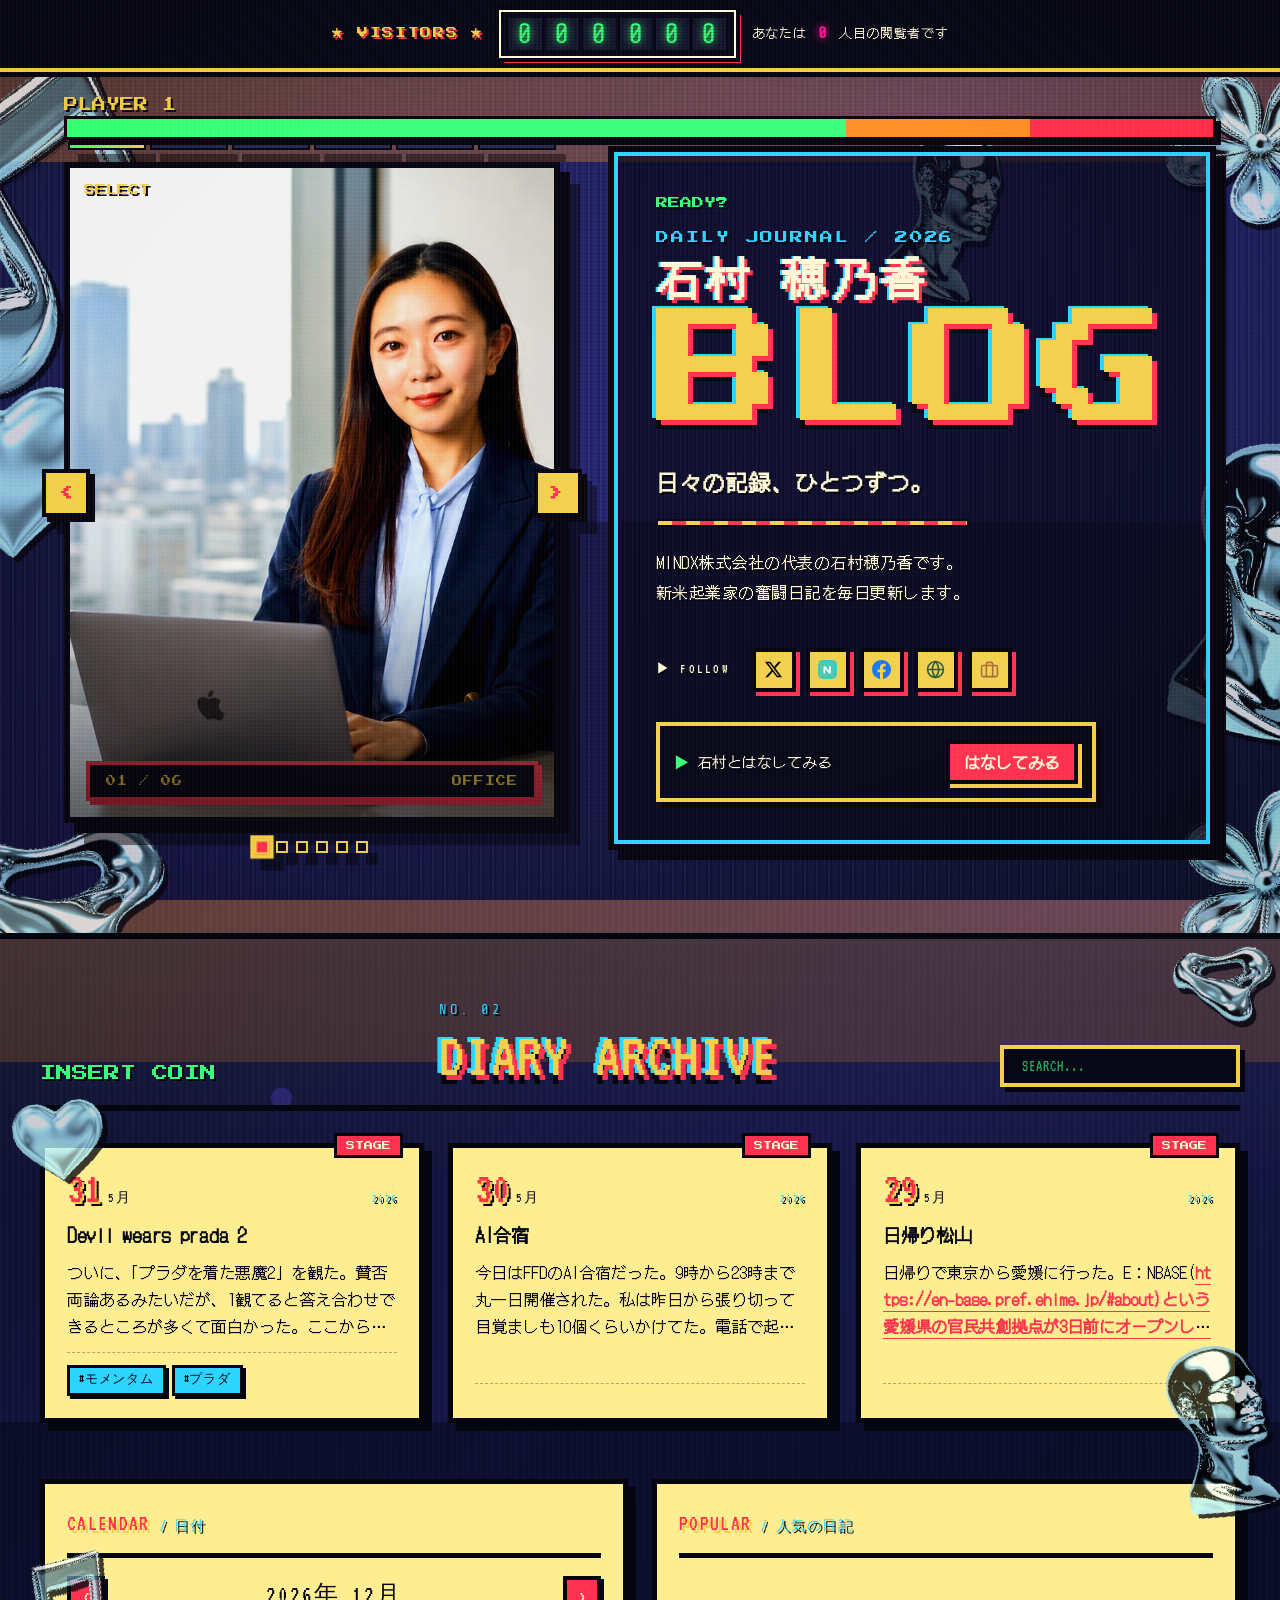
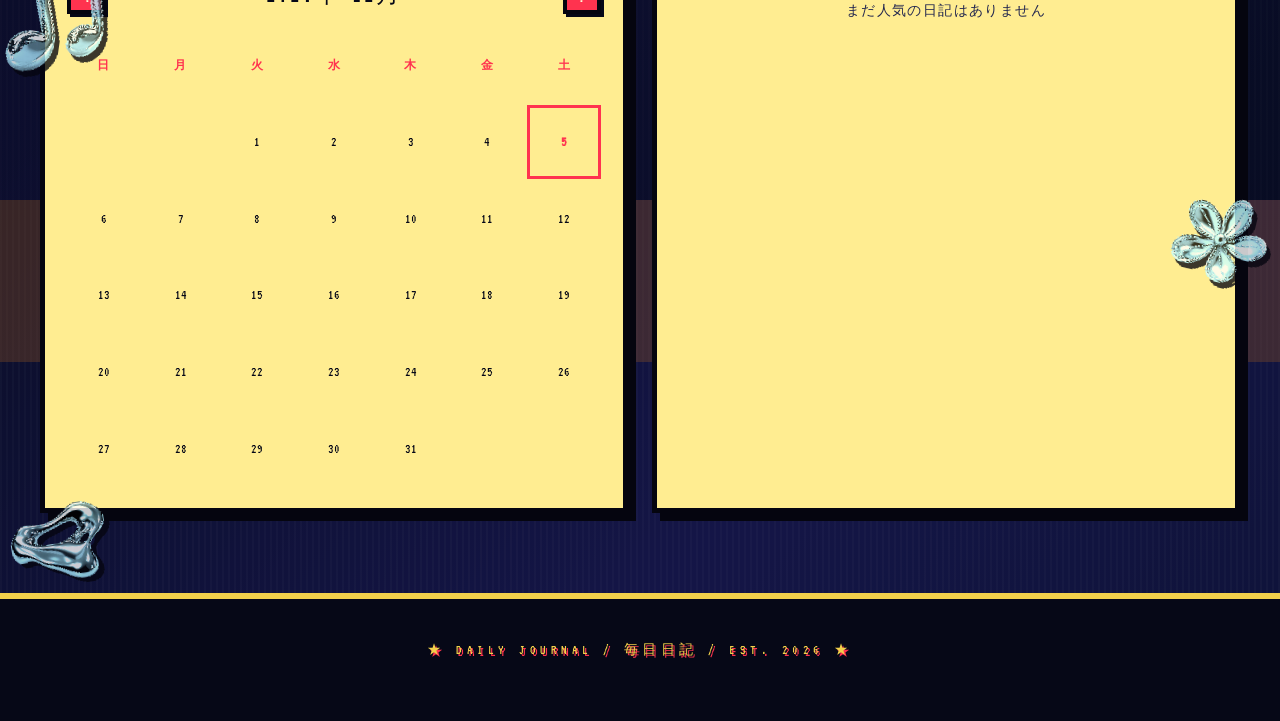
==== commit 8a6ae48c: "Update public arcade theme and autosave" ====
--- a/index.html
+++ b/index.html
@@ -4,6 +4,7 @@
     <meta charset="UTF-8">
     <meta name="viewport" content="width=device-width, initial-scale=1.0">
     <title>毎日日記</title>
+    <link rel="icon" href="favicon.ico" type="image/x-icon">
     <link rel="preconnect" href="https://fonts.googleapis.com">
     <link rel="preconnect" href="https://fonts.gstatic.com" crossorigin>
     <link href="https://fonts.googleapis.com/css2?family=DotGothic16&family=Inter:wght@400;500;700;900&family=Noto+Sans+JP:wght@400;500;700;900&family=Press+Start+2P&family=Share+Tech+Mono&family=Silkscreen:wght@400;700&family=VT323&display=swap" rel="stylesheet">
@@ -69,6 +70,10 @@
                     <p id="heroIntro" class="hero-bio"></p>
                 </div>
                 <div id="heroSocials" class="hero-socials"></div>
+                <div class="hero-talk">
+                    <span class="hero-talk-label">石村とはなしてみる</span>
+                    <a class="hero-talk-button" href="https://calendar.app.google/o8dijueo3gUTo1wz8" target="_blank" rel="noopener noreferrer">はなしてみる</a>
+                </div>
             </div>
         </div>
     </header>
--- a/public.css
+++ b/public.css
@@ -58,10 +58,7 @@
     font-weight: 400;
     -webkit-font-smoothing: antialiased;
     -moz-osx-font-smoothing: grayscale;
-    background:
-        linear-gradient(135deg, var(--bg-green) 0%, var(--bg-yellow) 100%);
-    background-size: 200% 200%;
-    animation: shift-bg 30s ease infinite;
+    background: #ffff00;
     background-attachment: fixed;
     overflow-x: hidden;
     position: relative;
@@ -1507,3 +1504,622 @@
 @media (prefers-reduced-motion: reduce) {
     .cursor-star { display: none; }
 }
+
+/* ============================================================
+   8-bit arcade battle theme
+   Layout stays intact; this only reskins the existing blocks.
+   ============================================================ */
+:root {
+    --arcade-bg: #10143a;
+    --arcade-bg-2: #20206b;
+    --arcade-ink: #060817;
+    --arcade-panel: #f2d04b;
+    --arcade-panel-2: #ffed91;
+    --arcade-blue: #2dd4ff;
+    --arcade-red: #ff334f;
+    --arcade-orange: #ff8f24;
+    --arcade-green: #39ff7a;
+    --arcade-white: #fff8d6;
+    --arcade-shadow: #05050f;
+    --text-dark: var(--arcade-ink);
+    --text-soft: #24284f;
+    --accent-red: var(--arcade-red);
+    --accent-red-deep: #9d1730;
+    --bg-green: var(--arcade-green);
+    --bg-yellow: var(--arcade-panel);
+    --bg-mist: #7cf4ff;
+    --white: var(--arcade-white);
+    --cream: #fff0a8;
+    --line: rgba(6, 8, 23, 0.3);
+    --shadow-card: 6px 6px 0 var(--arcade-shadow);
+}
+
+html {
+    image-rendering: pixelated;
+}
+
+body {
+    background:
+        linear-gradient(180deg, rgba(255, 143, 36, 0.32) 0 18%, transparent 18%),
+        linear-gradient(180deg, transparent 0 58%, rgba(2, 3, 11, 0.4) 58%),
+        repeating-linear-gradient(90deg, rgba(255, 255, 255, 0.04) 0 2px, transparent 2px 6px),
+        radial-gradient(circle at 22% 22%, #3f35a8 0 0.8%, transparent 0.9%),
+        linear-gradient(135deg, var(--arcade-bg) 0%, var(--arcade-bg-2) 48%, #111a45 100%);
+    color: var(--arcade-white);
+    text-rendering: optimizeLegibility;
+}
+
+body::before {
+    z-index: 70;
+    background:
+        repeating-linear-gradient(0deg, rgba(255,255,255,0.08) 0 1px, transparent 1px 4px),
+        radial-gradient(ellipse at center, transparent 0 58%, rgba(0,0,0,0.34) 100%);
+    background-size: auto;
+    mix-blend-mode: soft-light;
+}
+
+body::after {
+    z-index: 71;
+    opacity: 0.18;
+    mix-blend-mode: screen;
+    background-image:
+        repeating-linear-gradient(90deg, rgba(255, 51, 79, 0.3) 0 1px, rgba(45, 212, 255, 0.2) 1px 2px, transparent 2px 4px);
+}
+
+.loader {
+    background: var(--arcade-bg);
+}
+
+.loader-text {
+    color: var(--arcade-panel);
+    text-shadow:
+        3px 0 0 var(--arcade-red),
+        -3px 0 0 var(--arcade-blue),
+        0 4px 0 var(--arcade-shadow);
+}
+
+.visitor-counter {
+    background: var(--arcade-ink);
+    border-bottom: 4px solid var(--arcade-panel);
+    box-shadow: 0 5px 0 var(--arcade-shadow);
+}
+
+.counter-inner {
+    padding: 10px 20px;
+}
+
+.counter-label-left {
+    color: var(--arcade-panel);
+    text-shadow: 2px 2px 0 var(--arcade-red);
+}
+
+.counter-display {
+    border-radius: 0;
+    border-color: var(--arcade-white);
+    box-shadow: 0 0 0 4px var(--arcade-shadow), 5px 5px 0 var(--arcade-red);
+}
+
+.counter-digit {
+    color: var(--arcade-green);
+    background: #14172f;
+    border-radius: 0;
+    text-shadow: 0 0 8px var(--arcade-green);
+}
+
+.counter-label-right {
+    color: var(--arcade-white);
+}
+
+.site-header {
+    min-height: 74vh;
+    padding-top: 70px;
+}
+
+.site-header::before {
+    content: "PLAYER 1";
+    position: absolute;
+    top: 22px;
+    left: 5vw;
+    z-index: 12;
+    font-family: 'Press Start 2P', 'DotGothic16', monospace;
+    font-size: clamp(10px, 1.2vw, 14px);
+    color: var(--arcade-panel);
+    text-shadow: 2px 2px 0 var(--arcade-shadow);
+}
+
+.site-header::after {
+    content: "";
+    position: absolute;
+    top: 44px;
+    left: 5vw;
+    right: 5vw;
+    height: 18px;
+    z-index: 12;
+    border: 3px solid var(--arcade-shadow);
+    background:
+        linear-gradient(90deg, var(--arcade-green) 0 68%, var(--arcade-orange) 68% 84%, var(--arcade-red) 84%),
+        var(--arcade-shadow);
+    box-shadow: 5px 5px 0 var(--arcade-shadow);
+}
+
+.hero::before {
+    display: none;
+}
+
+.hero::after {
+    display: none;
+}
+
+.deco-image {
+    opacity: 0.78;
+    image-rendering: pixelated;
+    filter:
+        sepia(0.4)
+        saturate(2.2)
+        hue-rotate(150deg)
+        contrast(1.2)
+        drop-shadow(5px 5px 0 var(--arcade-shadow));
+}
+
+.profile-swiper {
+    max-width: 500px;
+    filter: drop-shadow(10px 12px 0 rgba(0,0,0,0.45));
+}
+
+.indicator-segment {
+    height: 8px;
+    border-radius: 0;
+    border: 2px solid var(--arcade-shadow);
+    background: #22284c;
+}
+
+.indicator-segment.past,
+.indicator-segment.active::after {
+    background: linear-gradient(90deg, var(--arcade-green), var(--arcade-panel));
+}
+
+.profile-card {
+    border-radius: 0;
+    border: 6px solid var(--arcade-shadow);
+    background:
+        linear-gradient(135deg, rgba(255,255,255,0.1), transparent 40%),
+        repeating-linear-gradient(45deg, #2dd4ff 0 8px, #181a55 8px 16px);
+    box-shadow:
+        inset 0 0 0 4px var(--arcade-panel),
+        10px 10px 0 var(--arcade-shadow);
+}
+
+.profile-card::before {
+    content: "SELECT";
+    position: absolute;
+    top: 14px;
+    left: 14px;
+    z-index: 4;
+    font-family: 'Press Start 2P', monospace;
+    font-size: 11px;
+    color: var(--arcade-panel);
+    text-shadow: 2px 2px 0 var(--arcade-shadow);
+}
+
+.profile-image {
+    image-rendering: auto;
+    filter: saturate(1.45) contrast(1.2) brightness(0.95);
+}
+
+.profile-card::after {
+    content: "";
+    position: absolute;
+    inset: 0;
+    pointer-events: none;
+    background:
+        linear-gradient(180deg, transparent 0 62%, rgba(0,0,0,0.55) 100%),
+        repeating-linear-gradient(0deg, rgba(255,255,255,0.08) 0 1px, transparent 1px 4px);
+    mix-blend-mode: multiply;
+}
+
+.card-caption,
+.swipe-hint,
+.like-stamp {
+    border-radius: 0;
+    border-width: 4px;
+    background: var(--arcade-ink);
+    box-shadow: 4px 4px 0 var(--arcade-red);
+}
+
+.caption-number,
+.caption-text {
+    color: var(--arcade-panel);
+}
+
+.nav-button,
+.dot,
+.social-icon,
+.feed-search,
+.feed-card,
+.side-block,
+.reader-card,
+.reader-close,
+.reader-like,
+.cal-nav,
+.feed-tag {
+    border-radius: 0;
+}
+
+.nav-button {
+    background: var(--arcade-panel);
+    color: var(--arcade-red);
+    border: 4px solid var(--arcade-shadow);
+    box-shadow: 5px 5px 0 var(--arcade-shadow);
+}
+
+.dot {
+    border-color: var(--arcade-panel);
+    background: var(--arcade-ink);
+}
+
+.dot.active {
+    background: var(--arcade-red);
+    box-shadow: 0 0 0 3px var(--arcade-panel);
+}
+
+.hero-content {
+    position: relative;
+    background: rgba(6, 8, 23, 0.72);
+    border: 6px solid var(--arcade-shadow);
+    box-shadow:
+        inset 0 0 0 4px var(--arcade-blue),
+        10px 10px 0 var(--arcade-shadow);
+    padding: clamp(22px, 4vw, 42px);
+}
+
+.hero-title-block::before {
+    content: "READY?";
+    font-family: 'Press Start 2P', monospace;
+    font-size: 12px;
+    color: var(--arcade-green);
+    text-shadow: 2px 2px 0 var(--arcade-shadow);
+    margin-bottom: 8px;
+}
+
+.hero-eyebrow,
+.feed-title-num,
+.side-title-en,
+.popular-date,
+.feed-card-year {
+    color: var(--arcade-blue);
+    -webkit-text-fill-color: currentColor;
+    -webkit-text-stroke: 0;
+    background: none;
+    text-shadow: 2px 2px 0 var(--arcade-shadow);
+}
+
+.hero-name-jp {
+    color: var(--arcade-white);
+    text-shadow:
+        3px 3px 0 var(--arcade-red),
+        -2px 0 0 var(--arcade-blue);
+}
+
+.hero-title-main,
+.feed-title {
+    color: var(--arcade-panel);
+    letter-spacing: 0;
+    text-shadow:
+        5px 5px 0 var(--arcade-red),
+        -4px -2px 0 var(--arcade-blue),
+        0 9px 0 var(--arcade-shadow);
+}
+
+.hero-tagline,
+.hero-bio,
+.hero-socials::before {
+    color: var(--arcade-white);
+    text-shadow: 2px 2px 0 var(--arcade-shadow);
+}
+
+.hero-divider {
+    width: 100%;
+    height: 8px;
+    border: 2px solid var(--arcade-shadow);
+    background: repeating-linear-gradient(90deg, var(--arcade-panel) 0 14px, var(--arcade-red) 14px 28px);
+}
+
+.social-icon {
+    background: var(--arcade-panel);
+    border: 4px solid var(--arcade-shadow);
+    box-shadow: 4px 4px 0 var(--arcade-red);
+}
+
+.social-icon:hover {
+    background: var(--arcade-blue);
+    color: var(--arcade-ink);
+    box-shadow: 6px 6px 0 var(--arcade-shadow);
+}
+
+.hero-talk {
+    width: min(100%, 440px);
+    margin-top: 2px;
+    padding: 14px;
+    background: var(--arcade-ink);
+    border: 4px solid var(--arcade-panel);
+    box-shadow: 6px 6px 0 var(--arcade-shadow);
+    display: grid;
+    grid-template-columns: 1fr auto;
+    gap: 12px;
+    align-items: center;
+}
+
+.hero-talk-label {
+    font-family: 'DotGothic16', 'Noto Sans JP', monospace;
+    font-size: 15px;
+    color: var(--arcade-white);
+    text-shadow: 2px 2px 0 var(--arcade-shadow);
+}
+
+.hero-talk-label::before {
+    content: "▶ ";
+    color: var(--arcade-green);
+}
+
+.hero-talk-button {
+    display: inline-flex;
+    align-items: center;
+    justify-content: center;
+    min-height: 44px;
+    padding: 8px 14px;
+    background: var(--arcade-red);
+    color: var(--arcade-white);
+    border: 4px solid var(--arcade-shadow);
+    box-shadow: 4px 4px 0 var(--arcade-panel);
+    font-family: 'DotGothic16', 'Noto Sans JP', monospace;
+    font-size: 16px;
+    font-weight: 700;
+    line-height: 1;
+    text-decoration: none;
+    white-space: nowrap;
+    transition: transform 0.14s, box-shadow 0.14s, background 0.14s;
+}
+
+.hero-talk-button:hover {
+    background: var(--arcade-blue);
+    color: var(--arcade-ink);
+    transform: translate(-2px, -2px);
+    box-shadow: 6px 6px 0 var(--arcade-panel);
+}
+
+.hero-talk-button:active {
+    transform: translate(2px, 2px);
+    box-shadow: 2px 2px 0 var(--arcade-panel);
+}
+
+.content-wrap {
+    background:
+        linear-gradient(180deg, rgba(255,255,255,0.05), transparent 260px),
+        rgba(6, 8, 23, 0.42);
+    border-top: 6px solid var(--arcade-shadow);
+}
+
+.feed-toolbar {
+    border-bottom: 6px solid var(--arcade-shadow);
+}
+
+.feed-toolbar::before {
+    content: "INSERT COIN";
+    font-family: 'Press Start 2P', monospace;
+    color: var(--arcade-green);
+    text-shadow: 2px 2px 0 var(--arcade-shadow);
+    animation: counter-blink 1s steps(2, end) infinite;
+}
+
+.feed-search {
+    background: var(--arcade-ink);
+    color: var(--arcade-green);
+    border: 4px solid var(--arcade-panel);
+    box-shadow: 5px 5px 0 var(--arcade-shadow);
+}
+
+.feed-search::placeholder {
+    color: rgba(57, 255, 122, 0.65);
+}
+
+.feed-card,
+.side-block {
+    background: var(--arcade-panel-2);
+    border: 5px solid var(--arcade-shadow);
+    box-shadow: 8px 8px 0 var(--arcade-shadow);
+}
+
+.feed-card::before {
+    content: "STAGE";
+    position: absolute;
+    top: -15px;
+    right: 16px;
+    padding: 5px 9px;
+    background: var(--arcade-red);
+    color: var(--arcade-white);
+    border: 3px solid var(--arcade-shadow);
+    font-family: 'Press Start 2P', monospace;
+    font-size: 9px;
+    line-height: 1;
+}
+
+.feed-card:hover {
+    transform: translate(-4px, -4px);
+    box-shadow: 12px 12px 0 var(--arcade-shadow);
+}
+
+.feed-card-day,
+.popular-rank {
+    color: var(--arcade-red);
+    -webkit-text-fill-color: currentColor;
+    -webkit-text-stroke: 0;
+    background: none;
+    text-shadow:
+        2px 2px 0 var(--arcade-panel),
+        4px 4px 0 var(--arcade-shadow);
+}
+
+.feed-card-month,
+.feed-card-title,
+.feed-card-body,
+.popular-preview,
+.cal-label,
+.cal-cell,
+.footer-text {
+    color: var(--arcade-ink);
+}
+
+.feed-card-title,
+.popular-preview,
+.reader-title {
+    font-family: 'DotGothic16', 'Noto Sans JP', monospace;
+    font-weight: 700;
+}
+
+.feed-card-body,
+.reader-body {
+    font-family: 'DotGothic16', 'Noto Sans JP', monospace;
+    font-size: 16px;
+    letter-spacing: 0;
+}
+
+.feed-card-cover,
+.reader-image {
+    border-radius: 0;
+    border: 4px solid var(--arcade-shadow);
+    background: var(--arcade-blue);
+    image-rendering: auto;
+}
+
+.feed-tag,
+.reader-tags .feed-tag {
+    background: var(--arcade-blue);
+    color: var(--arcade-ink);
+    border: 3px solid var(--arcade-shadow);
+    box-shadow: 3px 3px 0 var(--arcade-shadow);
+}
+
+.feed-likes,
+.popular-likes {
+    color: var(--arcade-red);
+    background: none;
+    filter: none;
+    text-shadow: 2px 2px 0 var(--arcade-panel);
+}
+
+.side-title {
+    color: var(--arcade-red);
+    border-bottom: 5px solid var(--arcade-shadow);
+    text-shadow: 3px 3px 0 var(--arcade-panel);
+}
+
+.cal-nav {
+    background: var(--arcade-red);
+    color: var(--arcade-white);
+    border: 4px solid var(--arcade-shadow);
+}
+
+.cal-cell {
+    border-radius: 0;
+}
+
+.cal-cell.head {
+    color: var(--arcade-red);
+}
+
+.cal-cell.has-entry {
+    background: var(--arcade-blue);
+    color: var(--arcade-ink);
+    border: 3px solid var(--arcade-shadow);
+}
+
+.cal-cell.today {
+    border: 3px solid var(--arcade-red);
+    color: var(--arcade-red);
+}
+
+.popular-item:hover {
+    background: var(--arcade-blue);
+}
+
+.site-footer {
+    background: var(--arcade-ink);
+    border-top: 6px solid var(--arcade-panel);
+}
+
+.footer-text {
+    color: var(--arcade-panel);
+    text-shadow: 2px 2px 0 var(--arcade-red);
+}
+
+.reader-overlay {
+    background: rgba(6, 8, 23, 0.72);
+    backdrop-filter: blur(4px);
+    -webkit-backdrop-filter: blur(4px);
+}
+
+.reader-card {
+    background: var(--arcade-panel-2);
+    border: 6px solid var(--arcade-shadow);
+    box-shadow:
+        inset 0 0 0 4px var(--arcade-blue),
+        12px 12px 0 var(--arcade-shadow);
+}
+
+.reader-date {
+    color: var(--arcade-red);
+    border-bottom: 4px solid var(--arcade-shadow);
+    text-shadow: 2px 2px 0 var(--arcade-panel);
+}
+
+.reader-close,
+.reader-like {
+    background: var(--arcade-red);
+    color: var(--arcade-white);
+    border: 4px solid var(--arcade-shadow);
+    box-shadow: 5px 5px 0 var(--arcade-shadow);
+}
+
+.reader-like[aria-pressed="true"],
+.reader-like:hover,
+.reader-close:hover {
+    background: var(--arcade-blue);
+    color: var(--arcade-ink);
+}
+
+.star-rain {
+    opacity: 0.45;
+}
+
+@media (max-width: 760px) {
+    .site-header {
+        padding-top: 86px;
+    }
+
+    .site-header::before {
+        top: 18px;
+        left: 18px;
+    }
+
+    .site-header::after {
+        top: 40px;
+        left: 18px;
+        right: 18px;
+    }
+
+    .hero-content {
+        padding: 22px;
+    }
+
+    .hero-talk {
+        grid-template-columns: 1fr;
+    }
+
+    .hero-talk-button {
+        width: 100%;
+    }
+
+    .feed-toolbar::before {
+        font-size: 10px;
+    }
+}
